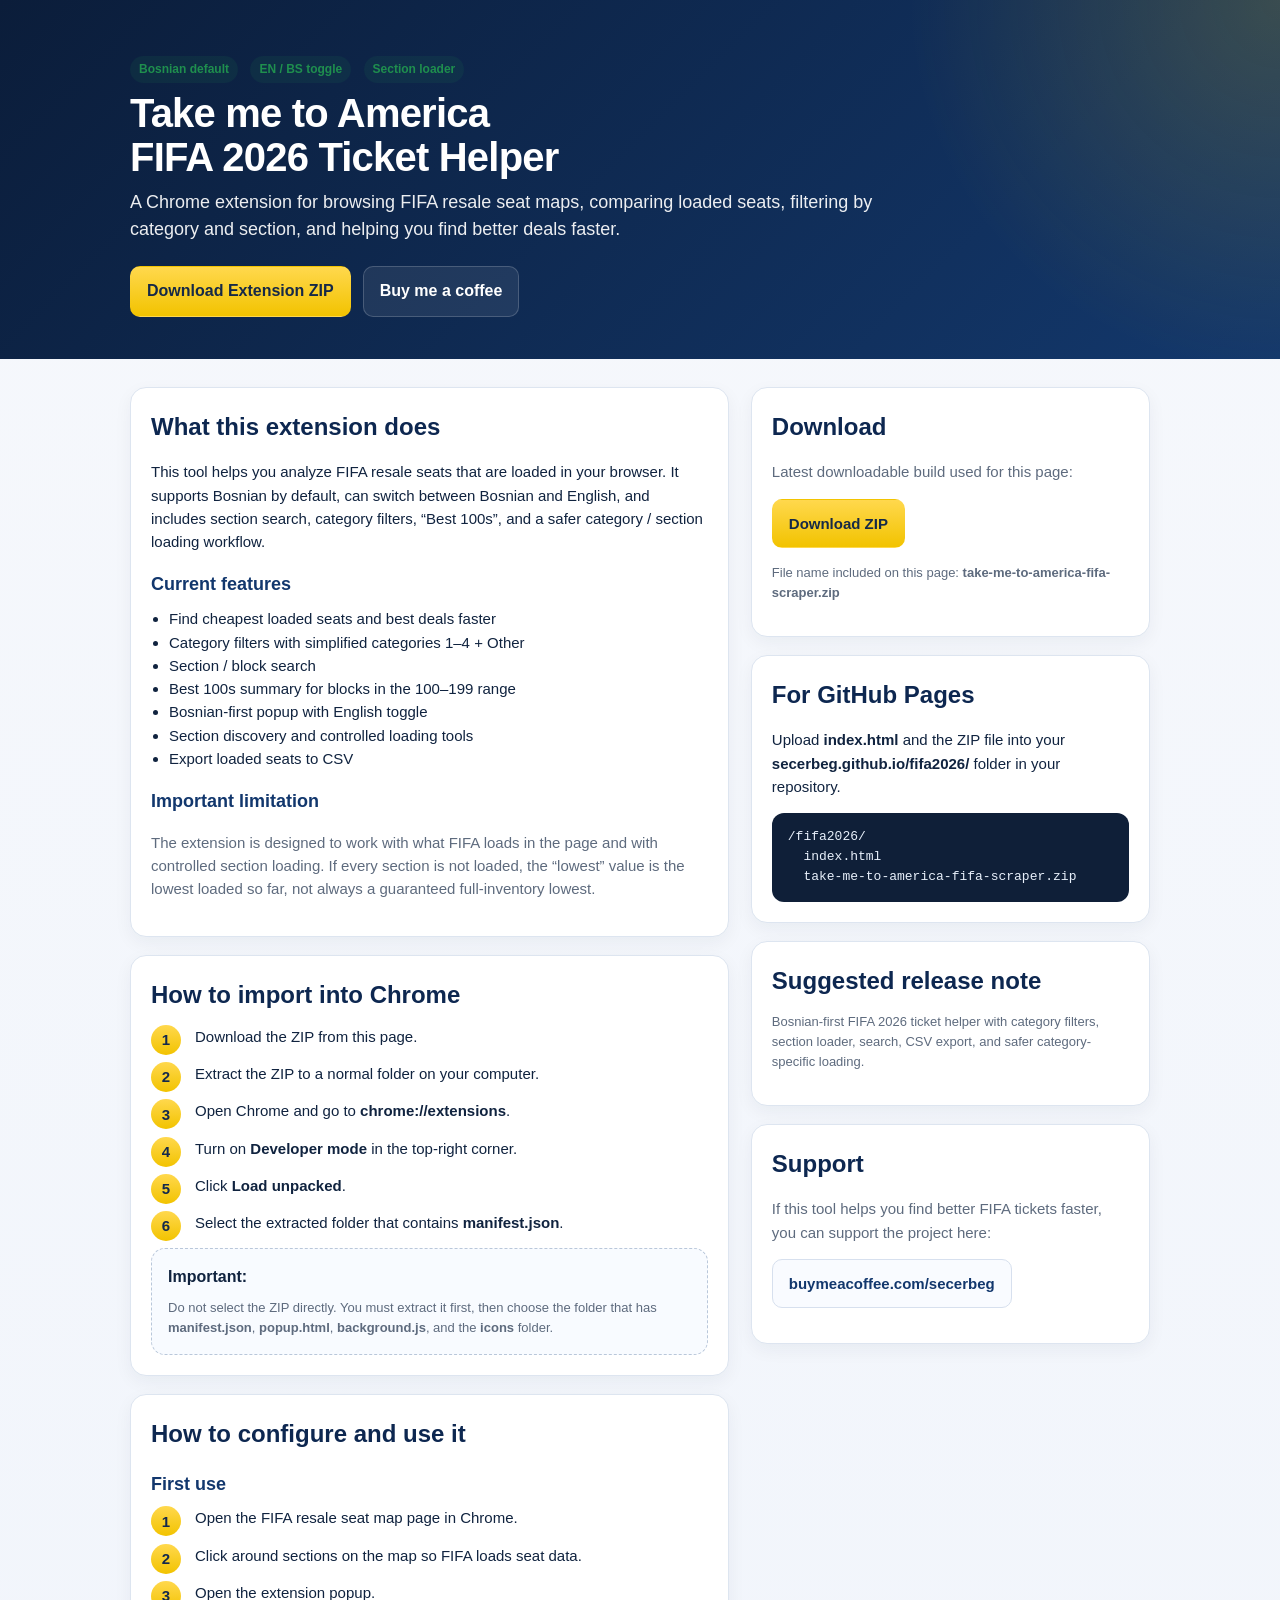
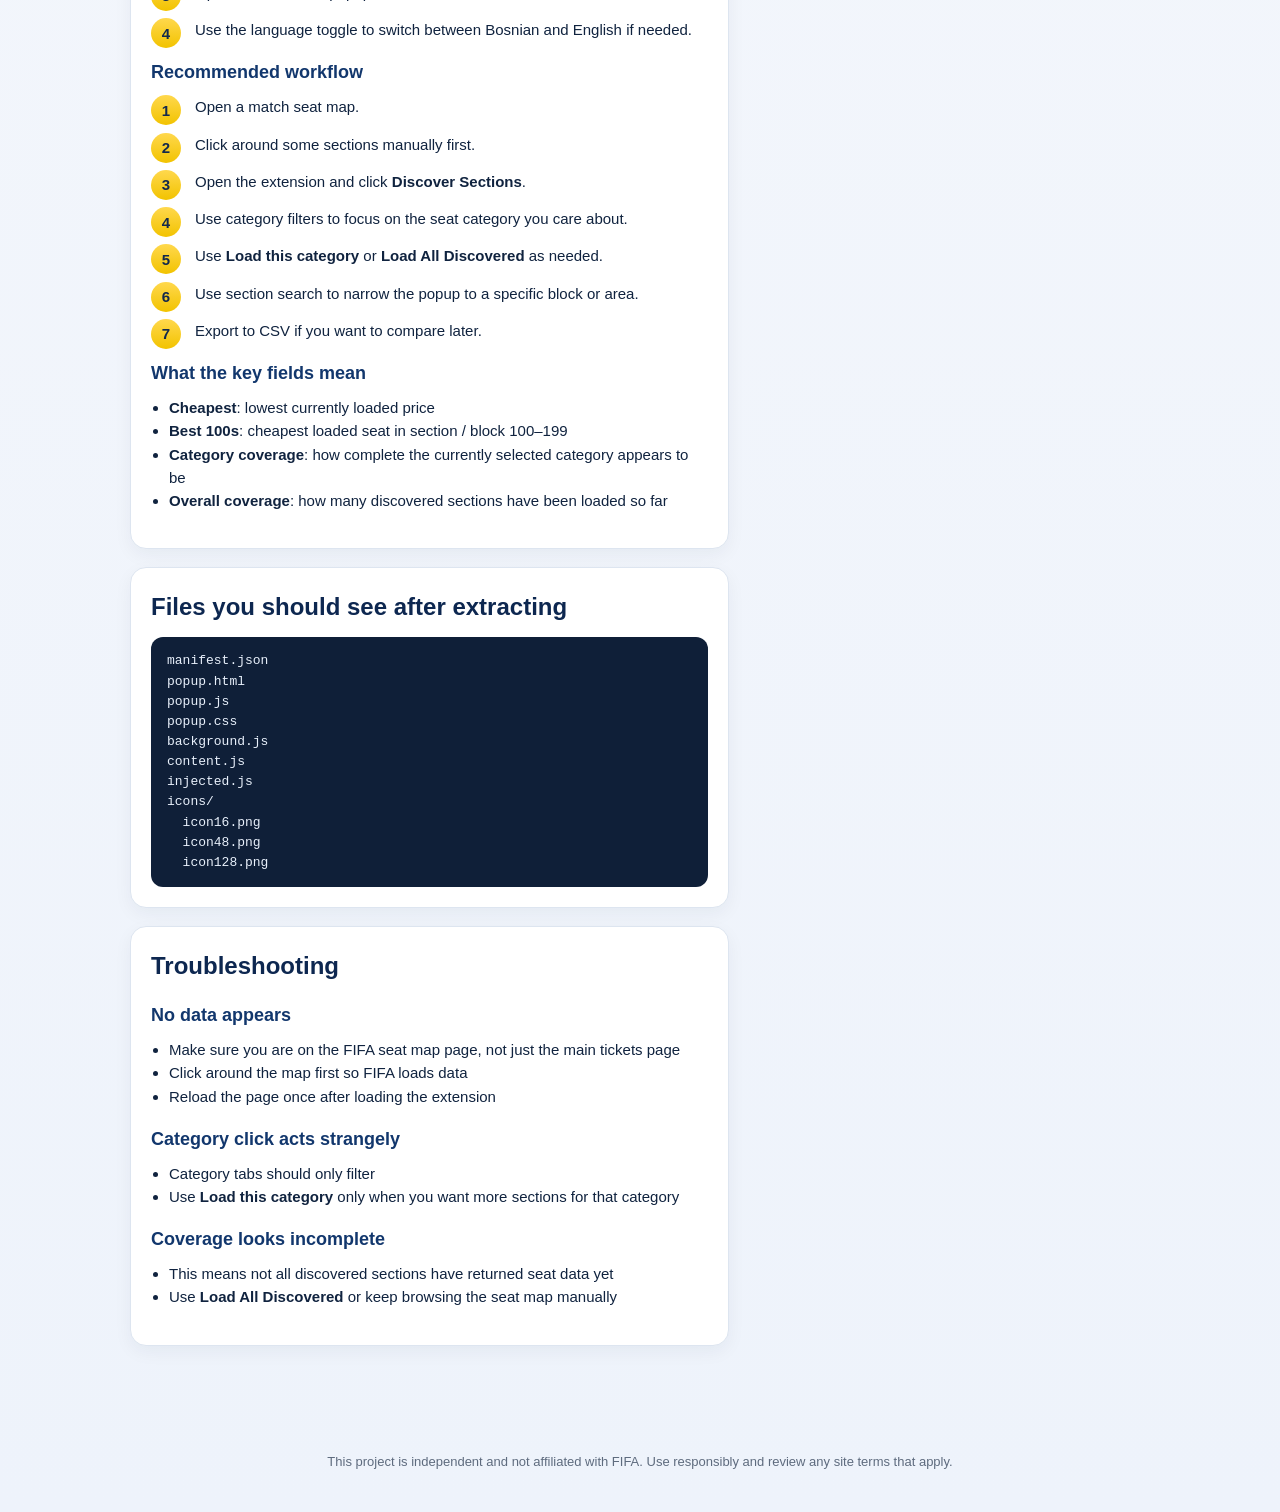
==== index.html @ fa325f96 "Add files via upload" ====
<!DOCTYPE html>
<html lang="en">
<head>
  <meta charset="UTF-8" />
  <meta name="viewport" content="width=device-width, initial-scale=1.0" />
  <title>FIFA 2026 Ticket Helper – Take me to America</title>
  <style>
    :root { --bg:#0b1d3a; --bg2:#13386c; --gold:#f2c300; --gold2:#ffd84d; --text:#10233f; --muted:#5e6b7e; --card:#fff; --line:#dde5f0; --soft:#f6f8fc; --green:#1f8f4e; }
    * { box-sizing:border-box; }
    body { margin:0; font-family:Arial,Helvetica,sans-serif; color:var(--text); background:linear-gradient(180deg,var(--soft),#eef3fb); line-height:1.55; }
    .hero { background:radial-gradient(circle at top right, rgba(242,195,0,0.18), transparent 28%), linear-gradient(135deg,var(--bg),var(--bg2)); color:white; padding:56px 20px 42px; }
    .wrap { max-width:1020px; margin:0 auto; }
    .hero h1 { margin:0 0 10px; font-size:40px; line-height:1.1; letter-spacing:-0.02em; }
    .hero p { margin:0; max-width:760px; color:rgba(255,255,255,0.92); font-size:18px; }
    .cta-row { display:flex; flex-wrap:wrap; gap:12px; margin-top:22px; }
    .btn { display:inline-block; text-decoration:none; border-radius:10px; padding:12px 16px; font-weight:700; border:1px solid transparent; }
    .btn-primary { background:linear-gradient(180deg,var(--gold2),var(--gold)); color:#162947; }
    .btn-secondary { background:rgba(255,255,255,0.08); color:white; border-color:rgba(255,255,255,0.18); }
    .main { padding:28px 20px 60px; }
    .grid { display:grid; grid-template-columns:1.2fr 0.8fr; gap:22px; align-items:start; }
    .card { background:var(--card); border:1px solid var(--line); border-radius:16px; padding:20px; box-shadow:0 6px 18px rgba(16,35,63,0.05); margin-bottom:18px; }
    h2 { font-size:24px; margin:0 0 12px; color:#0d2750; }
    h3 { font-size:18px; margin:18px 0 8px; color:#12376d; }
    p, li { font-size:15px; }
    .muted { color:var(--muted); }
    .steps { counter-reset:step; padding:0; margin:0; list-style:none; }
    .steps li { counter-increment:step; position:relative; padding:0 0 0 44px; margin:0 0 14px; }
    .steps li::before { content:counter(step); position:absolute; left:0; top:0; width:30px; height:30px; border-radius:999px; background:linear-gradient(180deg,var(--gold2),var(--gold)); color:#13294c; font-weight:700; display:grid; place-items:center; }
    .code { background:#0f1f38; color:#e8f0fb; border-radius:12px; padding:14px 16px; overflow-x:auto; font-family:Consolas,Monaco,monospace; font-size:13px; white-space:pre-wrap; }
    .pill { display:inline-block; padding:4px 9px; border-radius:999px; background:rgba(31,143,78,0.10); color:var(--green); font-size:12px; font-weight:700; margin-right:8px; margin-bottom:8px; }
    ul.clean { padding-left:18px; margin-top:8px; }
    .download-box { border:1px dashed #b9c7da; background:#f8fbff; border-radius:14px; padding:16px; }
    .small { font-size:13px; }
    footer { padding:28px 20px 40px; color:var(--muted); font-size:13px; text-align:center; }
    @media (max-width:860px) { .grid { grid-template-columns:1fr; } .hero h1 { font-size:32px; } .hero p { font-size:16px; } }
  </style>
</head>
<body>
  <section class="hero">
    <div class="wrap">
      <div class="pill">Bosnian default</div>
      <div class="pill">EN / BS toggle</div>
      <div class="pill">Section loader</div>
      <h1>Take me to America<br>FIFA 2026 Ticket Helper</h1>
      <p>A Chrome extension for browsing FIFA resale seat maps, comparing loaded seats, filtering by category and section, and helping you find better deals faster.</p>
      <div class="cta-row">
        <a class="btn btn-primary" href="./take-me-to-america-fifa-scraper.zip">Download Extension ZIP</a>
        <a class="btn btn-secondary" href="https://buymeacoffee.com/secerbeg" target="_blank" rel="noopener noreferrer">Buy me a coffee</a>
      </div>
    </div>
  </section>

  <main class="main">
    <div class="wrap grid">
      <div>
        <section class="card">
          <h2>What this extension does</h2>
          <p>This tool helps you analyze FIFA resale seats that are loaded in your browser. It supports Bosnian by default, can switch between Bosnian and English, and includes section search, category filters, “Best 100s”, and a safer category / section loading workflow.</p>
          <h3>Current features</h3>
          <ul class="clean">
            <li>Find cheapest loaded seats and best deals faster</li>
            <li>Category filters with simplified categories 1–4 + Other</li>
            <li>Section / block search</li>
            <li>Best 100s summary for blocks in the 100–199 range</li>
            <li>Bosnian-first popup with English toggle</li>
            <li>Section discovery and controlled loading tools</li>
            <li>Export loaded seats to CSV</li>
          </ul>
          <h3>Important limitation</h3>
          <p class="muted">The extension is designed to work with what FIFA loads in the page and with controlled section loading. If every section is not loaded, the “lowest” value is the lowest loaded so far, not always a guaranteed full-inventory lowest.</p>
        </section>

        <section class="card" id="install">
          <h2>How to import into Chrome</h2>
          <ol class="steps">
            <li>Download the ZIP from this page.</li>
            <li>Extract the ZIP to a normal folder on your computer.</li>
            <li>Open Chrome and go to <strong>chrome://extensions</strong>.</li>
            <li>Turn on <strong>Developer mode</strong> in the top-right corner.</li>
            <li>Click <strong>Load unpacked</strong>.</li>
            <li>Select the extracted folder that contains <strong>manifest.json</strong>.</li>
          </ol>
          <div class="download-box">
            <strong>Important:</strong>
            <p class="small muted" style="margin:8px 0 0;">Do not select the ZIP directly. You must extract it first, then choose the folder that has <strong>manifest.json</strong>, <strong>popup.html</strong>, <strong>background.js</strong>, and the <strong>icons</strong> folder.</p>
          </div>
        </section>

        <section class="card" id="configure">
          <h2>How to configure and use it</h2>
          <h3>First use</h3>
          <ol class="steps">
            <li>Open the FIFA resale seat map page in Chrome.</li>
            <li>Click around sections on the map so FIFA loads seat data.</li>
            <li>Open the extension popup.</li>
            <li>Use the language toggle to switch between Bosnian and English if needed.</li>
          </ol>
          <h3>Recommended workflow</h3>
          <ol class="steps">
            <li>Open a match seat map.</li>
            <li>Click around some sections manually first.</li>
            <li>Open the extension and click <strong>Discover Sections</strong>.</li>
            <li>Use category filters to focus on the seat category you care about.</li>
            <li>Use <strong>Load this category</strong> or <strong>Load All Discovered</strong> as needed.</li>
            <li>Use section search to narrow the popup to a specific block or area.</li>
            <li>Export to CSV if you want to compare later.</li>
          </ol>
          <h3>What the key fields mean</h3>
          <ul class="clean">
            <li><strong>Cheapest</strong>: lowest currently loaded price</li>
            <li><strong>Best 100s</strong>: cheapest loaded seat in section / block 100–199</li>
            <li><strong>Category coverage</strong>: how complete the currently selected category appears to be</li>
            <li><strong>Overall coverage</strong>: how many discovered sections have been loaded so far</li>
          </ul>
        </section>

        <section class="card">
          <h2>Files you should see after extracting</h2>
          <div class="code">manifest.json
popup.html
popup.js
popup.css
background.js
content.js
injected.js
icons/
  icon16.png
  icon48.png
  icon128.png</div>
        </section>

        <section class="card">
          <h2>Troubleshooting</h2>
          <h3>No data appears</h3>
          <ul class="clean">
            <li>Make sure you are on the FIFA seat map page, not just the main tickets page</li>
            <li>Click around the map first so FIFA loads data</li>
            <li>Reload the page once after loading the extension</li>
          </ul>
          <h3>Category click acts strangely</h3>
          <ul class="clean">
            <li>Category tabs should only filter</li>
            <li>Use <strong>Load this category</strong> only when you want more sections for that category</li>
          </ul>
          <h3>Coverage looks incomplete</h3>
          <ul class="clean">
            <li>This means not all discovered sections have returned seat data yet</li>
            <li>Use <strong>Load All Discovered</strong> or keep browsing the seat map manually</li>
          </ul>
        </section>
      </div>

      <aside>
        <section class="card">
          <h2>Download</h2>
          <p class="muted">Latest downloadable build used for this page:</p>
          <p><a class="btn btn-primary" href="./take-me-to-america-fifa-scraper.zip">Download ZIP</a></p>
          <p class="small muted">File name included on this page: <strong>take-me-to-america-fifa-scraper.zip</strong></p>
        </section>

        <section class="card">
          <h2>For GitHub Pages</h2>
          <p>Upload <strong>index.html</strong> and the ZIP file into your <strong>secerbeg.github.io/fifa2026/</strong> folder in your repository.</p>
          <div class="code">/fifa2026/
  index.html
  take-me-to-america-fifa-scraper.zip</div>
        </section>

        <section class="card">
          <h2>Suggested release note</h2>
          <p class="small muted">Bosnian-first FIFA 2026 ticket helper with category filters, section loader, search, CSV export, and safer category-specific loading.</p>
        </section>

        <section class="card">
          <h2>Support</h2>
          <p class="muted">If this tool helps you find better FIFA tickets faster, you can support the project here:</p>
          <p><a class="btn btn-secondary" style="color:#12376d;border-color:#d7e0ee;background:#f9fbff;" href="https://buymeacoffee.com/secerbeg" target="_blank" rel="noopener noreferrer">buymeacoffee.com/secerbeg</a></p>
        </section>
      </aside>
    </div>
  </main>

  <footer>This project is independent and not affiliated with FIFA. Use responsibly and review any site terms that apply.</footer>
</body>
</html>
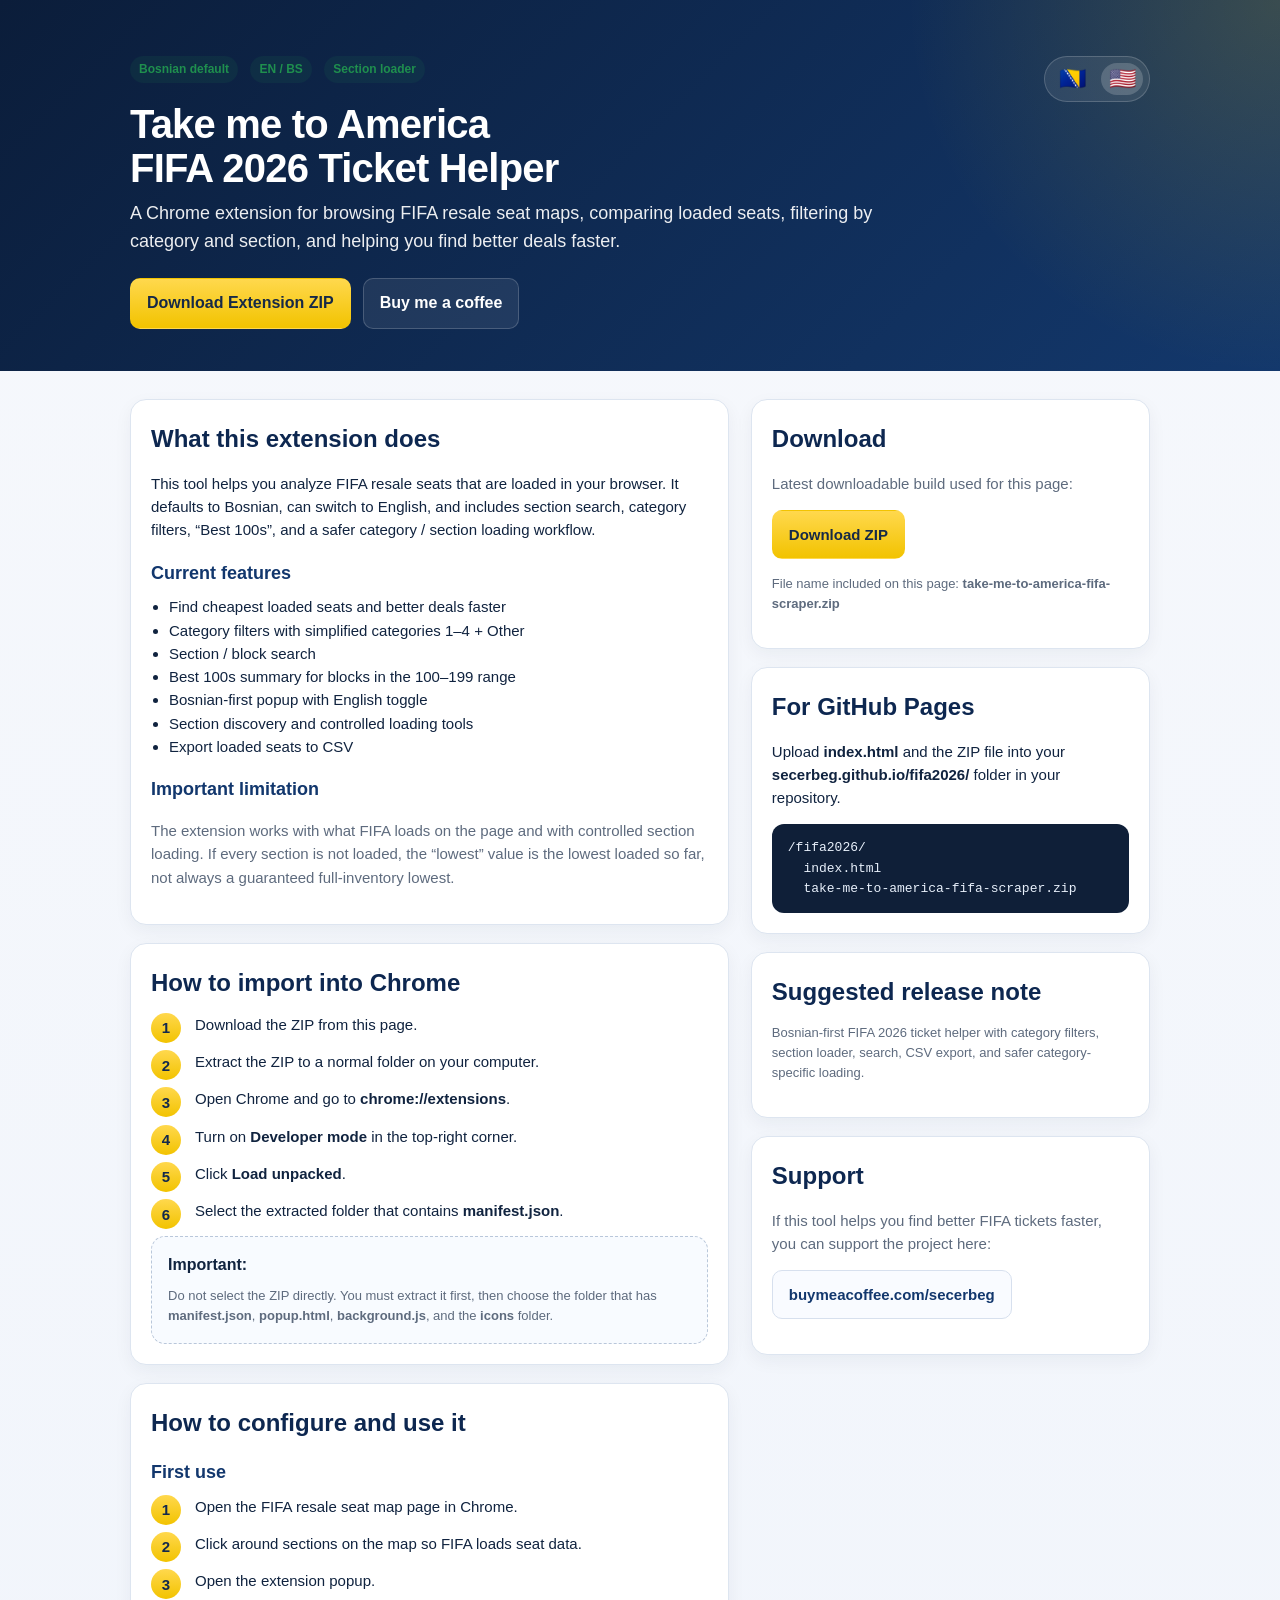
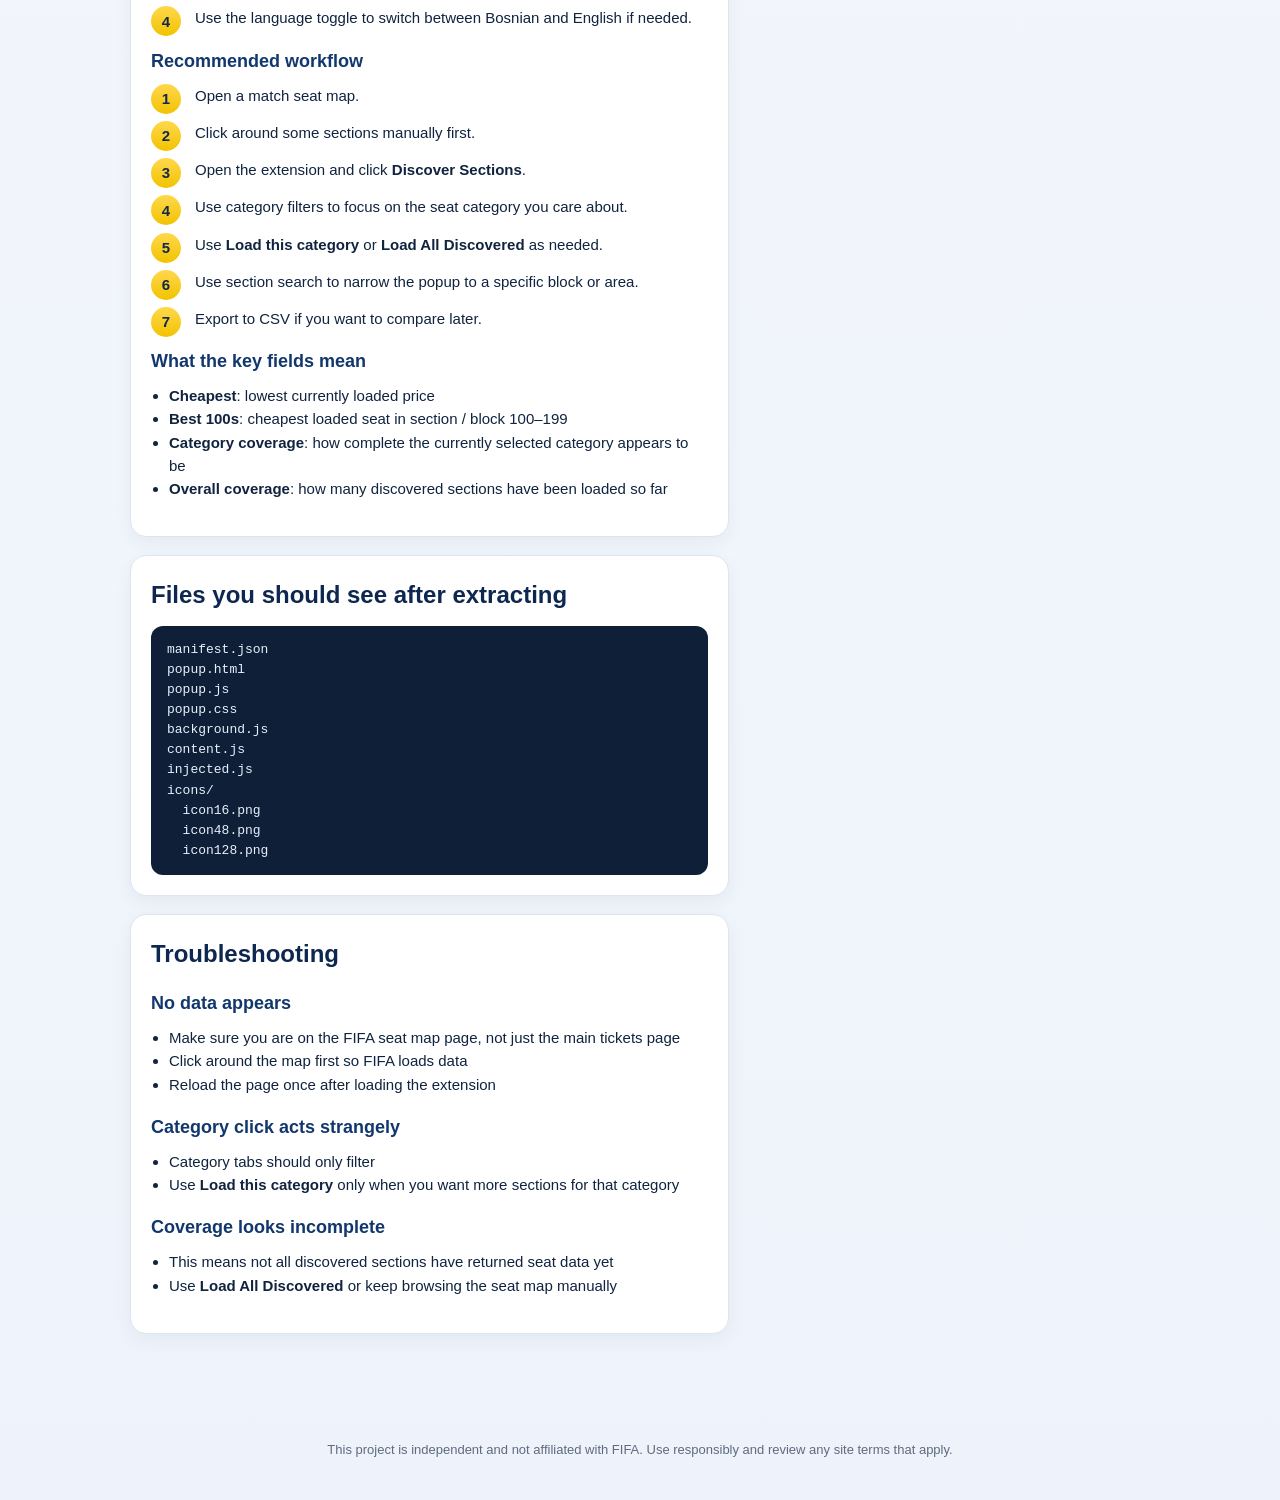
==== commit 2a3b5eb1: "Add files via upload" ====
--- a/index.html
+++ b/index.html
@@ -1,9 +1,9 @@
 <!DOCTYPE html>
-<html lang="en">
+<html lang="bs">
 <head>
   <meta charset="UTF-8" />
   <meta name="viewport" content="width=device-width, initial-scale=1.0" />
-  <title>FIFA 2026 Ticket Helper – Take me to America</title>
+  <title>Take me to America – FIFA 2026 Ticket Helper</title>
   <style>
     :root { --bg:#0b1d3a; --bg2:#13386c; --gold:#f2c300; --gold2:#ffd84d; --text:#10233f; --muted:#5e6b7e; --card:#fff; --line:#dde5f0; --soft:#f6f8fc; --green:#1f8f4e; }
     * { box-sizing:border-box; }
@@ -12,10 +12,14 @@
     .wrap { max-width:1020px; margin:0 auto; }
     .hero h1 { margin:0 0 10px; font-size:40px; line-height:1.1; letter-spacing:-0.02em; }
     .hero p { margin:0; max-width:760px; color:rgba(255,255,255,0.92); font-size:18px; }
+    .topbar { display:flex; justify-content:space-between; align-items:flex-start; gap:16px; }
     .cta-row { display:flex; flex-wrap:wrap; gap:12px; margin-top:22px; }
     .btn { display:inline-block; text-decoration:none; border-radius:10px; padding:12px 16px; font-weight:700; border:1px solid transparent; }
     .btn-primary { background:linear-gradient(180deg,var(--gold2),var(--gold)); color:#162947; }
     .btn-secondary { background:rgba(255,255,255,0.08); color:white; border-color:rgba(255,255,255,0.18); }
+    .lang-toggle { display:inline-flex; gap:8px; background:rgba(255,255,255,0.08); border:1px solid rgba(255,255,255,0.18); border-radius:999px; padding:6px; }
+    .flag-btn { width:42px; height:32px; display:grid; place-items:center; border:0; border-radius:999px; cursor:pointer; background:transparent; color:white; font-size:22px; }
+    .flag-btn.active { background:rgba(255,255,255,0.18); }
     .main { padding:28px 20px 60px; }
     .grid { display:grid; grid-template-columns:1.2fr 0.8fr; gap:22px; align-items:start; }
     .card { background:var(--card); border:1px solid var(--line); border-radius:16px; padding:20px; box-shadow:0 6px 18px rgba(16,35,63,0.05); margin-bottom:18px; }
@@ -32,20 +36,45 @@
     .download-box { border:1px dashed #b9c7da; background:#f8fbff; border-radius:14px; padding:16px; }
     .small { font-size:13px; }
     footer { padding:28px 20px 40px; color:var(--muted); font-size:13px; text-align:center; }
-    @media (max-width:860px) { .grid { grid-template-columns:1fr; } .hero h1 { font-size:32px; } .hero p { font-size:16px; } }
+    [data-lang] { display:none; }
+    html.lang-bs [data-lang="bs"] { display:initial; }
+    html.lang-en [data-lang="en"] { display:initial; }
+    html.lang-bs .list-bs, html.lang-en .list-en { display:block; }
+    html.lang-bs .list-en, html.lang-en .list-bs { display:none; }
+    @media (max-width:860px) { .grid { grid-template-columns:1fr; } .hero h1 { font-size:32px; } .hero p { font-size:16px; } .topbar { flex-direction:column; } }
   </style>
 </head>
 <body>
   <section class="hero">
     <div class="wrap">
-      <div class="pill">Bosnian default</div>
-      <div class="pill">EN / BS toggle</div>
-      <div class="pill">Section loader</div>
-      <h1>Take me to America<br>FIFA 2026 Ticket Helper</h1>
-      <p>A Chrome extension for browsing FIFA resale seat maps, comparing loaded seats, filtering by category and section, and helping you find better deals faster.</p>
+      <div class="topbar">
+        <div>
+          <div class="pill"><span data-lang="bs">Bosanski zadani jezik</span><span data-lang="en">Bosnian default</span></div>
+          <div class="pill">EN / BS</div>
+          <div class="pill"><span data-lang="bs">Učitavanje sektora</span><span data-lang="en">Section loader</span></div>
+        </div>
+        <div class="lang-toggle" aria-label="Language toggle">
+          <button class="flag-btn" id="bsBtn" title="Bosanski" aria-label="Bosanski">🇧🇦</button>
+          <button class="flag-btn" id="enBtn" title="English" aria-label="English">🇺🇸</button>
+        </div>
+      </div>
+      <h1>
+        <span data-lang="bs">Take me to America<br>FIFA 2026 pomoćnik za karte</span>
+        <span data-lang="en">Take me to America<br>FIFA 2026 Ticket Helper</span>
+      </h1>
+      <p>
+        <span data-lang="bs">Chrome ekstenzija za pregled FIFA resale mape sjedišta, poređenje učitanih sjedišta, filtriranje po kategoriji i sektoru, i brže pronalaženje boljih ponuda.</span>
+        <span data-lang="en">A Chrome extension for browsing FIFA resale seat maps, comparing loaded seats, filtering by category and section, and helping you find better deals faster.</span>
+      </p>
       <div class="cta-row">
-        <a class="btn btn-primary" href="./take-me-to-america-fifa-scraper.zip">Download Extension ZIP</a>
-        <a class="btn btn-secondary" href="https://buymeacoffee.com/secerbeg" target="_blank" rel="noopener noreferrer">Buy me a coffee</a>
+        <a class="btn btn-primary" href="./take-me-to-america-fifa-scraper.zip">
+          <span data-lang="bs">Preuzmi ZIP ekstenzije</span>
+          <span data-lang="en">Download Extension ZIP</span>
+        </a>
+        <a class="btn btn-secondary" href="https://buymeacoffee.com/secerbeg" target="_blank" rel="noopener noreferrer">
+          <span data-lang="bs">Kupi mi kafu</span>
+          <span data-lang="en">Buy me a coffee</span>
+        </a>
       </div>
     </div>
   </section>
@@ -54,11 +83,23 @@
     <div class="wrap grid">
       <div>
         <section class="card">
-          <h2>What this extension does</h2>
-          <p>This tool helps you analyze FIFA resale seats that are loaded in your browser. It supports Bosnian by default, can switch between Bosnian and English, and includes section search, category filters, “Best 100s”, and a safer category / section loading workflow.</p>
-          <h3>Current features</h3>
-          <ul class="clean">
-            <li>Find cheapest loaded seats and best deals faster</li>
+          <h2><span data-lang="bs">Šta ova ekstenzija radi</span><span data-lang="en">What this extension does</span></h2>
+          <p>
+            <span data-lang="bs">Ovaj alat pomaže da analiziraš FIFA resale sjedišta koja su učitana u tvom browseru. Podrazumijevano koristi bosanski, može se prebaciti na engleski, i uključuje pretragu sektora, filtere po kategoriji, “Best 100s” i sigurniji workflow za učitavanje kategorija i sektora.</span>
+            <span data-lang="en">This tool helps you analyze FIFA resale seats that are loaded in your browser. It defaults to Bosnian, can switch to English, and includes section search, category filters, “Best 100s”, and a safer category / section loading workflow.</span>
+          </p>
+          <h3><span data-lang="bs">Trenutne funkcije</span><span data-lang="en">Current features</span></h3>
+          <ul class="clean list-bs">
+            <li>Brže pronalaženje najjeftinijih učitanih sjedišta i boljih ponuda</li>
+            <li>Filteri po kategorijama sa pojednostavljenim kategorijama 1–4 + Ostalo</li>
+            <li>Pretraga sektora / bloka</li>
+            <li>Best 100s pregled za blokove u rasponu 100–199</li>
+            <li>Popup prvo na bosanskom uz EN preklop</li>
+            <li>Otkrivanje sektora i kontrolisano učitavanje</li>
+            <li>Izvoz učitanih sjedišta u CSV</li>
+          </ul>
+          <ul class="clean list-en">
+            <li>Find cheapest loaded seats and better deals faster</li>
             <li>Category filters with simplified categories 1–4 + Other</li>
             <li>Section / block search</li>
             <li>Best 100s summary for blocks in the 100–199 range</li>
@@ -66,13 +107,24 @@
             <li>Section discovery and controlled loading tools</li>
             <li>Export loaded seats to CSV</li>
           </ul>
-          <h3>Important limitation</h3>
-          <p class="muted">The extension is designed to work with what FIFA loads in the page and with controlled section loading. If every section is not loaded, the “lowest” value is the lowest loaded so far, not always a guaranteed full-inventory lowest.</p>
+          <h3><span data-lang="bs">Važno ograničenje</span><span data-lang="en">Important limitation</span></h3>
+          <p class="muted">
+            <span data-lang="bs">Ekstenzija radi sa onim što FIFA učita na stranici i sa kontrolisanim učitavanjem sektora. Ako svi sektori nisu učitani, “lowest” je najniža trenutno učitana cijena, a ne uvijek garantovano najniža iz cijelog inventara.</span>
+            <span data-lang="en">The extension works with what FIFA loads on the page and with controlled section loading. If every section is not loaded, the “lowest” value is the lowest loaded so far, not always a guaranteed full-inventory lowest.</span>
+          </p>
         </section>
 
         <section class="card" id="install">
-          <h2>How to import into Chrome</h2>
-          <ol class="steps">
+          <h2><span data-lang="bs">Kako uvesti ekstenziju u Chrome</span><span data-lang="en">How to import into Chrome</span></h2>
+          <ol class="steps list-bs">
+            <li>Preuzmi ZIP sa ove stranice.</li>
+            <li>Raspakuj ZIP u običan folder na računaru.</li>
+            <li>Otvori Chrome i idi na <strong>chrome://extensions</strong>.</li>
+            <li>Uključi <strong>Developer mode</strong> gore desno.</li>
+            <li>Klikni <strong>Load unpacked</strong>.</li>
+            <li>Izaberi raspakovani folder koji sadrži <strong>manifest.json</strong>.</li>
+          </ol>
+          <ol class="steps list-en">
             <li>Download the ZIP from this page.</li>
             <li>Extract the ZIP to a normal folder on your computer.</li>
             <li>Open Chrome and go to <strong>chrome://extensions</strong>.</li>
@@ -81,22 +133,40 @@
             <li>Select the extracted folder that contains <strong>manifest.json</strong>.</li>
           </ol>
           <div class="download-box">
-            <strong>Important:</strong>
-            <p class="small muted" style="margin:8px 0 0;">Do not select the ZIP directly. You must extract it first, then choose the folder that has <strong>manifest.json</strong>, <strong>popup.html</strong>, <strong>background.js</strong>, and the <strong>icons</strong> folder.</p>
+            <strong><span data-lang="bs">Važno:</span><span data-lang="en">Important:</span></strong>
+            <p class="small muted" style="margin:8px 0 0;">
+              <span data-lang="bs">Nemoj birati ZIP direktno. Prvo ga raspakuj, pa izaberi folder koji sadrži <strong>manifest.json</strong>, <strong>popup.html</strong>, <strong>background.js</strong> i <strong>icons</strong> folder.</span>
+              <span data-lang="en">Do not select the ZIP directly. You must extract it first, then choose the folder that has <strong>manifest.json</strong>, <strong>popup.html</strong>, <strong>background.js</strong>, and the <strong>icons</strong> folder.</span>
+            </p>
           </div>
         </section>
 
         <section class="card" id="configure">
-          <h2>How to configure and use it</h2>
-          <h3>First use</h3>
-          <ol class="steps">
+          <h2><span data-lang="bs">Kako podesiti i koristiti</span><span data-lang="en">How to configure and use it</span></h2>
+          <h3><span data-lang="bs">Prvo korištenje</span><span data-lang="en">First use</span></h3>
+          <ol class="steps list-bs">
+            <li>Otvori FIFA resale mapu sjedišta u Chrome-u.</li>
+            <li>Klikaj po sektorima na mapi da FIFA učita podatke o sjedištima.</li>
+            <li>Otvori popup ekstenzije.</li>
+            <li>Po potrebi prebaci jezik između bosanskog i engleskog.</li>
+          </ol>
+          <ol class="steps list-en">
             <li>Open the FIFA resale seat map page in Chrome.</li>
             <li>Click around sections on the map so FIFA loads seat data.</li>
             <li>Open the extension popup.</li>
             <li>Use the language toggle to switch between Bosnian and English if needed.</li>
           </ol>
-          <h3>Recommended workflow</h3>
-          <ol class="steps">
+          <h3><span data-lang="bs">Preporučeni workflow</span><span data-lang="en">Recommended workflow</span></h3>
+          <ol class="steps list-bs">
+            <li>Otvori mapu sjedišta za utakmicu.</li>
+            <li>Prvo ručno klikaj nekoliko sektora.</li>
+            <li>Otvori ekstenziju i klikni <strong>Discover Sections</strong>.</li>
+            <li>Koristi filtere po kategoriji da se fokusiraš na željenu kategoriju.</li>
+            <li>Koristi <strong>Load this category</strong> ili <strong>Load All Discovered</strong> po potrebi.</li>
+            <li>Koristi pretragu sektora da suziš popup na određeni blok ili zonu.</li>
+            <li>Izvezi u CSV ako želiš poslije porediti.</li>
+          </ol>
+          <ol class="steps list-en">
             <li>Open a match seat map.</li>
             <li>Click around some sections manually first.</li>
             <li>Open the extension and click <strong>Discover Sections</strong>.</li>
@@ -105,8 +175,14 @@
             <li>Use section search to narrow the popup to a specific block or area.</li>
             <li>Export to CSV if you want to compare later.</li>
           </ol>
-          <h3>What the key fields mean</h3>
-          <ul class="clean">
+          <h3><span data-lang="bs">Šta znače glavna polja</span><span data-lang="en">What the key fields mean</span></h3>
+          <ul class="clean list-bs">
+            <li><strong>Cheapest</strong>: najniža trenutno učitana cijena</li>
+            <li><strong>Best 100s</strong>: najjeftinije učitano sjedište u sektoru / bloku 100–199</li>
+            <li><strong>Category coverage</strong>: koliko je kompletna trenutno izabrana kategorija</li>
+            <li><strong>Overall coverage</strong>: koliko je otkrivenih sektora do sada učitano</li>
+          </ul>
+          <ul class="clean list-en">
             <li><strong>Cheapest</strong>: lowest currently loaded price</li>
             <li><strong>Best 100s</strong>: cheapest loaded seat in section / block 100–199</li>
             <li><strong>Category coverage</strong>: how complete the currently selected category appears to be</li>
@@ -115,7 +191,7 @@
         </section>
 
         <section class="card">
-          <h2>Files you should see after extracting</h2>
+          <h2><span data-lang="bs">Fajlovi koje trebaš vidjeti nakon raspakivanja</span><span data-lang="en">Files you should see after extracting</span></h2>
           <div class="code">manifest.json
 popup.html
 popup.js
@@ -130,20 +206,33 @@
         </section>
 
         <section class="card">
-          <h2>Troubleshooting</h2>
-          <h3>No data appears</h3>
-          <ul class="clean">
+          <h2><span data-lang="bs">Rješavanje problema</span><span data-lang="en">Troubleshooting</span></h2>
+          <h3><span data-lang="bs">Nema podataka</span><span data-lang="en">No data appears</span></h3>
+          <ul class="clean list-bs">
+            <li>Provjeri da li si na FIFA seat map stranici, a ne samo na glavnoj tickets stranici</li>
+            <li>Prvo klikaj po mapi da FIFA učita podatke</li>
+            <li>Osvježi stranicu jednom nakon učitavanja ekstenzije</li>
+          </ul>
+          <ul class="clean list-en">
             <li>Make sure you are on the FIFA seat map page, not just the main tickets page</li>
             <li>Click around the map first so FIFA loads data</li>
             <li>Reload the page once after loading the extension</li>
           </ul>
-          <h3>Category click acts strangely</h3>
-          <ul class="clean">
+          <h3><span data-lang="bs">Klik na kategoriju se čudno ponaša</span><span data-lang="en">Category click acts strangely</span></h3>
+          <ul class="clean list-bs">
+            <li>Klik na kategoriju treba samo filtrirati</li>
+            <li>Koristi <strong>Load this category</strong> samo kad želiš učitati više sektora za tu kategoriju</li>
+          </ul>
+          <ul class="clean list-en">
             <li>Category tabs should only filter</li>
             <li>Use <strong>Load this category</strong> only when you want more sections for that category</li>
           </ul>
-          <h3>Coverage looks incomplete</h3>
-          <ul class="clean">
+          <h3><span data-lang="bs">Pokrivenost izgleda nepotpuna</span><span data-lang="en">Coverage looks incomplete</span></h3>
+          <ul class="clean list-bs">
+            <li>To znači da svi otkriveni sektori još nisu vratili seat podatke</li>
+            <li>Koristi <strong>Load All Discovered</strong> ili nastavi ručno pregledati mapu</li>
+          </ul>
+          <ul class="clean list-en">
             <li>This means not all discovered sections have returned seat data yet</li>
             <li>Use <strong>Load All Discovered</strong> or keep browsing the seat map manually</li>
           </ul>
@@ -152,34 +241,75 @@
 
       <aside>
         <section class="card">
-          <h2>Download</h2>
-          <p class="muted">Latest downloadable build used for this page:</p>
-          <p><a class="btn btn-primary" href="./take-me-to-america-fifa-scraper.zip">Download ZIP</a></p>
-          <p class="small muted">File name included on this page: <strong>take-me-to-america-fifa-scraper.zip</strong></p>
-        </section>
-
-        <section class="card">
-          <h2>For GitHub Pages</h2>
-          <p>Upload <strong>index.html</strong> and the ZIP file into your <strong>secerbeg.github.io/fifa2026/</strong> folder in your repository.</p>
+          <h2><span data-lang="bs">Preuzimanje</span><span data-lang="en">Download</span></h2>
+          <p class="muted">
+            <span data-lang="bs">Najnoviji build koji se koristi na ovoj stranici:</span>
+            <span data-lang="en">Latest downloadable build used for this page:</span>
+          </p>
+          <p><a class="btn btn-primary" href="./take-me-to-america-fifa-scraper.zip"><span data-lang="bs">Preuzmi ZIP</span><span data-lang="en">Download ZIP</span></a></p>
+          <p class="small muted">
+            <span data-lang="bs">Naziv fajla na ovoj stranici:</span>
+            <span data-lang="en">File name included on this page:</span>
+            <strong>take-me-to-america-fifa-scraper.zip</strong>
+          </p>
+        </section>
+
+        <section class="card">
+          <h2><span data-lang="bs">Za GitHub Pages</span><span data-lang="en">For GitHub Pages</span></h2>
+          <p>
+            <span data-lang="bs">Uploaduj <strong>index.html</strong> i ZIP fajl u svoj <strong>secerbeg.github.io/fifa2026/</strong> folder u repozitoriju.</span>
+            <span data-lang="en">Upload <strong>index.html</strong> and the ZIP file into your <strong>secerbeg.github.io/fifa2026/</strong> folder in your repository.</span>
+          </p>
           <div class="code">/fifa2026/
   index.html
   take-me-to-america-fifa-scraper.zip</div>
         </section>
 
         <section class="card">
-          <h2>Suggested release note</h2>
-          <p class="small muted">Bosnian-first FIFA 2026 ticket helper with category filters, section loader, search, CSV export, and safer category-specific loading.</p>
-        </section>
-
-        <section class="card">
-          <h2>Support</h2>
-          <p class="muted">If this tool helps you find better FIFA tickets faster, you can support the project here:</p>
+          <h2><span data-lang="bs">Predložena release napomena</span><span data-lang="en">Suggested release note</span></h2>
+          <p class="small muted">
+            <span data-lang="bs">Bosnian-first FIFA 2026 ticket helper sa filterima po kategoriji, section loader-om, pretragom, CSV izvozom i sigurnijim učitavanjem po kategoriji.</span>
+            <span data-lang="en">Bosnian-first FIFA 2026 ticket helper with category filters, section loader, search, CSV export, and safer category-specific loading.</span>
+          </p>
+        </section>
+
+        <section class="card">
+          <h2><span data-lang="bs">Podrška</span><span data-lang="en">Support</span></h2>
+          <p class="muted">
+            <span data-lang="bs">Ako ti ovaj alat pomaže da brže nađeš bolje FIFA karte, možeš podržati projekat ovdje:</span>
+            <span data-lang="en">If this tool helps you find better FIFA tickets faster, you can support the project here:</span>
+          </p>
           <p><a class="btn btn-secondary" style="color:#12376d;border-color:#d7e0ee;background:#f9fbff;" href="https://buymeacoffee.com/secerbeg" target="_blank" rel="noopener noreferrer">buymeacoffee.com/secerbeg</a></p>
         </section>
       </aside>
     </div>
   </main>
 
-  <footer>This project is independent and not affiliated with FIFA. Use responsibly and review any site terms that apply.</footer>
+  <footer>
+    <span data-lang="bs">Ovaj projekat je nezavisan i nije povezan sa FIFA-om. Koristi odgovorno i provjeri sva pravila stranice koja se primjenjuju.</span>
+    <span data-lang="en">This project is independent and not affiliated with FIFA. Use responsibly and review any site terms that apply.</span>
+  </footer>
+
+  <script>
+    const STORAGE_KEY = "fifa2026-site-lang";
+    function applyLang(lang) {
+      document.documentElement.classList.remove("lang-bs", "lang-en");
+      document.documentElement.classList.add(lang === "en" ? "lang-en" : "lang-bs");
+      document.documentElement.lang = lang === "en" ? "en" : "bs";
+      document.getElementById("bsBtn").classList.toggle("active", lang !== "en");
+      document.getElementById("enBtn").classList.toggle("active", lang === "en");
+      localStorage.setItem(STORAGE_KEY, lang);
+    }
+    function detectInitialLang() {
+      const saved = localStorage.getItem(STORAGE_KEY);
+      if (saved === "en" || saved === "bs") return saved;
+      const browserLang = (navigator.language || "").toLowerCase();
+      if (browserLang.startsWith("en")) return "en";
+      return "bs";
+    }
+    document.getElementById("bsBtn").addEventListener("click", () => applyLang("bs"));
+    document.getElementById("enBtn").addEventListener("click", () => applyLang("en"));
+    applyLang(detectInitialLang());
+  </script>
 </body>
 </html>
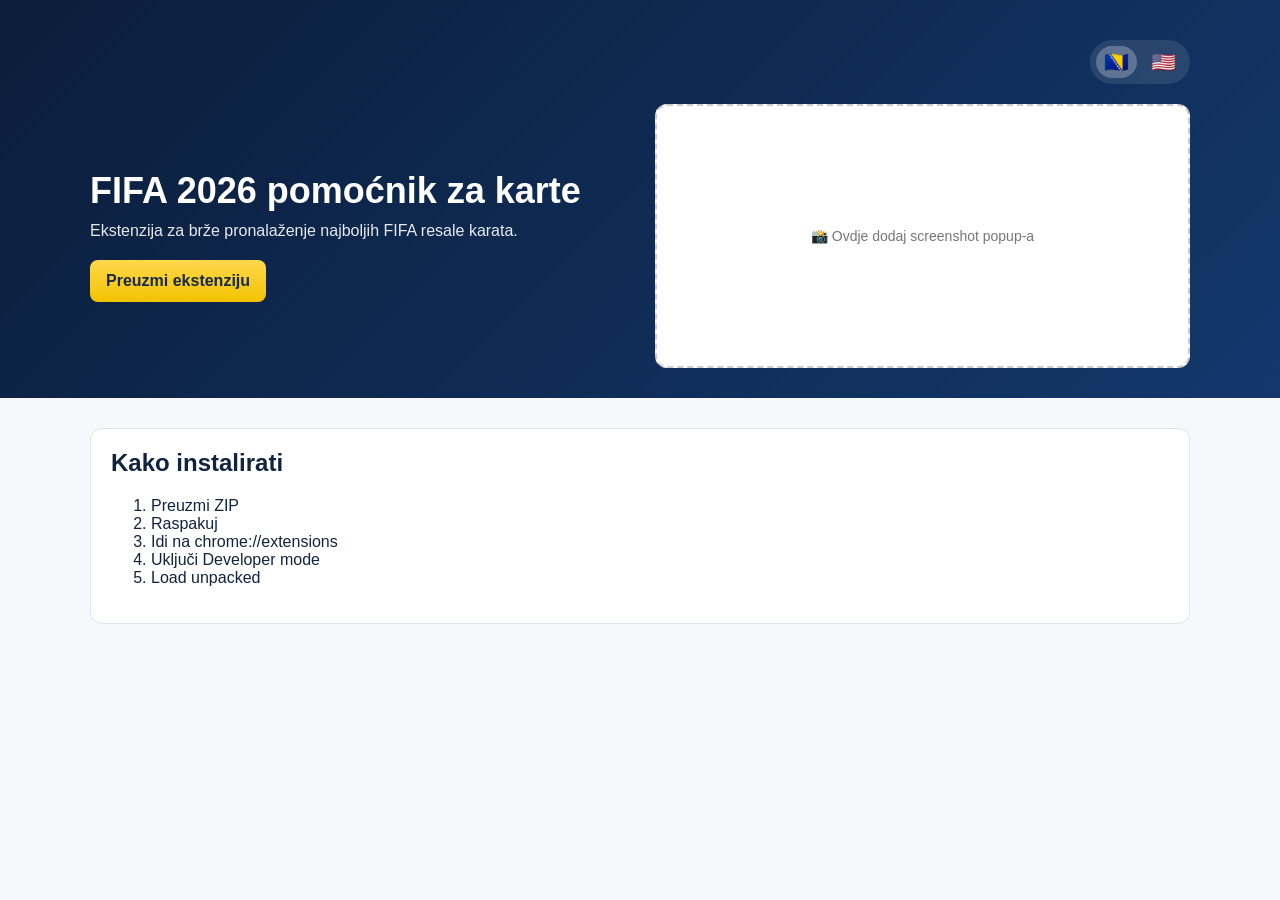
==== commit 6988cabf: "Update index.html" ====
--- a/index.html
+++ b/index.html
@@ -4,312 +4,233 @@
   <meta charset="UTF-8" />
   <meta name="viewport" content="width=device-width, initial-scale=1.0" />
   <title>Take me to America – FIFA 2026 Ticket Helper</title>
+
   <style>
-    :root { --bg:#0b1d3a; --bg2:#13386c; --gold:#f2c300; --gold2:#ffd84d; --text:#10233f; --muted:#5e6b7e; --card:#fff; --line:#dde5f0; --soft:#f6f8fc; --green:#1f8f4e; }
-    * { box-sizing:border-box; }
-    body { margin:0; font-family:Arial,Helvetica,sans-serif; color:var(--text); background:linear-gradient(180deg,var(--soft),#eef3fb); line-height:1.55; }
-    .hero { background:radial-gradient(circle at top right, rgba(242,195,0,0.18), transparent 28%), linear-gradient(135deg,var(--bg),var(--bg2)); color:white; padding:56px 20px 42px; }
-    .wrap { max-width:1020px; margin:0 auto; }
-    .hero h1 { margin:0 0 10px; font-size:40px; line-height:1.1; letter-spacing:-0.02em; }
-    .hero p { margin:0; max-width:760px; color:rgba(255,255,255,0.92); font-size:18px; }
-    .topbar { display:flex; justify-content:space-between; align-items:flex-start; gap:16px; }
-    .cta-row { display:flex; flex-wrap:wrap; gap:12px; margin-top:22px; }
-    .btn { display:inline-block; text-decoration:none; border-radius:10px; padding:12px 16px; font-weight:700; border:1px solid transparent; }
-    .btn-primary { background:linear-gradient(180deg,var(--gold2),var(--gold)); color:#162947; }
-    .btn-secondary { background:rgba(255,255,255,0.08); color:white; border-color:rgba(255,255,255,0.18); }
-    .lang-toggle { display:inline-flex; gap:8px; background:rgba(255,255,255,0.08); border:1px solid rgba(255,255,255,0.18); border-radius:999px; padding:6px; }
-    .flag-btn { width:42px; height:32px; display:grid; place-items:center; border:0; border-radius:999px; cursor:pointer; background:transparent; color:white; font-size:22px; }
-    .flag-btn.active { background:rgba(255,255,255,0.18); }
-    .main { padding:28px 20px 60px; }
-    .grid { display:grid; grid-template-columns:1.2fr 0.8fr; gap:22px; align-items:start; }
-    .card { background:var(--card); border:1px solid var(--line); border-radius:16px; padding:20px; box-shadow:0 6px 18px rgba(16,35,63,0.05); margin-bottom:18px; }
-    h2 { font-size:24px; margin:0 0 12px; color:#0d2750; }
-    h3 { font-size:18px; margin:18px 0 8px; color:#12376d; }
-    p, li { font-size:15px; }
-    .muted { color:var(--muted); }
-    .steps { counter-reset:step; padding:0; margin:0; list-style:none; }
-    .steps li { counter-increment:step; position:relative; padding:0 0 0 44px; margin:0 0 14px; }
-    .steps li::before { content:counter(step); position:absolute; left:0; top:0; width:30px; height:30px; border-radius:999px; background:linear-gradient(180deg,var(--gold2),var(--gold)); color:#13294c; font-weight:700; display:grid; place-items:center; }
-    .code { background:#0f1f38; color:#e8f0fb; border-radius:12px; padding:14px 16px; overflow-x:auto; font-family:Consolas,Monaco,monospace; font-size:13px; white-space:pre-wrap; }
-    .pill { display:inline-block; padding:4px 9px; border-radius:999px; background:rgba(31,143,78,0.10); color:var(--green); font-size:12px; font-weight:700; margin-right:8px; margin-bottom:8px; }
-    ul.clean { padding-left:18px; margin-top:8px; }
-    .download-box { border:1px dashed #b9c7da; background:#f8fbff; border-radius:14px; padding:16px; }
-    .small { font-size:13px; }
-    footer { padding:28px 20px 40px; color:var(--muted); font-size:13px; text-align:center; }
+    :root {
+      --bg:#0b1d3a;
+      --bg2:#13386c;
+      --gold:#f2c300;
+      --gold2:#ffd84d;
+      --text:#10233f;
+      --muted:#5e6b7e;
+      --card:#fff;
+      --line:#dde5f0;
+    }
+
+    body {
+      margin:0;
+      font-family:Arial, Helvetica, sans-serif;
+      background:#f6f8fc;
+      color:var(--text);
+    }
+
+    .hero {
+      background:linear-gradient(135deg,var(--bg),var(--bg2));
+      color:white;
+      padding:40px 20px 30px;
+    }
+
+    .wrap {
+      max-width:1100px;
+      margin:0 auto;
+    }
+
+    .topbar {
+      display:flex;
+      justify-content:space-between;
+      align-items:center;
+      margin-bottom:20px;
+    }
+
+    .flag-toggle {
+      display:flex;
+      gap:6px;
+      background:rgba(255,255,255,0.1);
+      border-radius:999px;
+      padding:6px;
+    }
+
+    .flag-btn {
+      border:none;
+      background:transparent;
+      font-size:20px;
+      cursor:pointer;
+      padding:4px 8px;
+      border-radius:999px;
+    }
+
+    .flag-btn.active {
+      background:rgba(255,255,255,0.25);
+    }
+
+    .hero-grid {
+      display:grid;
+      grid-template-columns:1fr 1fr;
+      gap:30px;
+      align-items:center;
+    }
+
+    .hero h1 {
+      margin:0 0 10px;
+      font-size:36px;
+    }
+
+    .hero p {
+      margin:0 0 20px;
+      color:rgba(255,255,255,0.9);
+    }
+
+    .btn {
+      display:inline-block;
+      padding:12px 16px;
+      border-radius:8px;
+      font-weight:bold;
+      text-decoration:none;
+    }
+
+    .btn-primary {
+      background:linear-gradient(var(--gold2), var(--gold));
+      color:#162947;
+    }
+
+    /* Screenshot placeholder */
+    .screenshot {
+      background:white;
+      border-radius:12px;
+      height:260px;
+      display:flex;
+      align-items:center;
+      justify-content:center;
+      color:#777;
+      font-size:14px;
+      border:2px dashed #ccc;
+    }
+
+    .main {
+      padding:30px 20px;
+    }
+
+    .card {
+      background:white;
+      border-radius:12px;
+      padding:20px;
+      margin-bottom:20px;
+      border:1px solid var(--line);
+    }
+
+    h2 {
+      margin-top:0;
+    }
+
     [data-lang] { display:none; }
-    html.lang-bs [data-lang="bs"] { display:initial; }
-    html.lang-en [data-lang="en"] { display:initial; }
-    html.lang-bs .list-bs, html.lang-en .list-en { display:block; }
-    html.lang-bs .list-en, html.lang-en .list-bs { display:none; }
-    @media (max-width:860px) { .grid { grid-template-columns:1fr; } .hero h1 { font-size:32px; } .hero p { font-size:16px; } .topbar { flex-direction:column; } }
+    html.lang-bs [data-lang="bs"] { display:block; }
+    html.lang-en [data-lang="en"] { display:block; }
+
+    @media(max-width:800px){
+      .hero-grid { grid-template-columns:1fr; }
+    }
   </style>
 </head>
+
 <body>
-  <section class="hero">
-    <div class="wrap">
-      <div class="topbar">
-        <div>
-          <div class="pill"><span data-lang="bs">Bosanski zadani jezik</span><span data-lang="en">Bosnian default</span></div>
-          <div class="pill">EN / BS</div>
-          <div class="pill"><span data-lang="bs">Učitavanje sektora</span><span data-lang="en">Section loader</span></div>
-        </div>
-        <div class="lang-toggle" aria-label="Language toggle">
-          <button class="flag-btn" id="bsBtn" title="Bosanski" aria-label="Bosanski">🇧🇦</button>
-          <button class="flag-btn" id="enBtn" title="English" aria-label="English">🇺🇸</button>
-        </div>
+
+<!-- HERO -->
+<section class="hero">
+  <div class="wrap">
+
+    <div class="topbar">
+      <div></div>
+
+      <div class="flag-toggle">
+        <button class="flag-btn" id="bsBtn">🇧🇦</button>
+        <button class="flag-btn" id="enBtn">🇺🇸</button>
       </div>
-      <h1>
-        <span data-lang="bs">Take me to America<br>FIFA 2026 pomoćnik za karte</span>
-        <span data-lang="en">Take me to America<br>FIFA 2026 Ticket Helper</span>
-      </h1>
-      <p>
-        <span data-lang="bs">Chrome ekstenzija za pregled FIFA resale mape sjedišta, poređenje učitanih sjedišta, filtriranje po kategoriji i sektoru, i brže pronalaženje boljih ponuda.</span>
-        <span data-lang="en">A Chrome extension for browsing FIFA resale seat maps, comparing loaded seats, filtering by category and section, and helping you find better deals faster.</span>
-      </p>
-      <div class="cta-row">
+    </div>
+
+    <div class="hero-grid">
+
+      <!-- TEXT -->
+      <div>
+        <h1>
+          <span data-lang="bs">FIFA 2026 pomoćnik za karte</span>
+          <span data-lang="en">FIFA 2026 Ticket Helper</span>
+        </h1>
+
+        <p>
+          <span data-lang="bs">
+            Ekstenzija za brže pronalaženje najboljih FIFA resale karata.
+          </span>
+          <span data-lang="en">
+            Extension to quickly find the best FIFA resale tickets.
+          </span>
+        </p>
+
         <a class="btn btn-primary" href="./take-me-to-america-fifa-scraper.zip">
-          <span data-lang="bs">Preuzmi ZIP ekstenzije</span>
-          <span data-lang="en">Download Extension ZIP</span>
-        </a>
-        <a class="btn btn-secondary" href="https://buymeacoffee.com/secerbeg" target="_blank" rel="noopener noreferrer">
-          <span data-lang="bs">Kupi mi kafu</span>
-          <span data-lang="en">Buy me a coffee</span>
+          <span data-lang="bs">Preuzmi ekstenziju</span>
+          <span data-lang="en">Download extension</span>
         </a>
       </div>
+
+      <!-- SCREENSHOT PLACEHOLDER -->
+      <div class="screenshot">
+        <span data-lang="bs">📸 Ovdje dodaj screenshot popup-a</span>
+        <span data-lang="en">📸 Add popup screenshot here</span>
+      </div>
+
     </div>
-  </section>
-
-  <main class="main">
-    <div class="wrap grid">
-      <div>
-        <section class="card">
-          <h2><span data-lang="bs">Šta ova ekstenzija radi</span><span data-lang="en">What this extension does</span></h2>
-          <p>
-            <span data-lang="bs">Ovaj alat pomaže da analiziraš FIFA resale sjedišta koja su učitana u tvom browseru. Podrazumijevano koristi bosanski, može se prebaciti na engleski, i uključuje pretragu sektora, filtere po kategoriji, “Best 100s” i sigurniji workflow za učitavanje kategorija i sektora.</span>
-            <span data-lang="en">This tool helps you analyze FIFA resale seats that are loaded in your browser. It defaults to Bosnian, can switch to English, and includes section search, category filters, “Best 100s”, and a safer category / section loading workflow.</span>
-          </p>
-          <h3><span data-lang="bs">Trenutne funkcije</span><span data-lang="en">Current features</span></h3>
-          <ul class="clean list-bs">
-            <li>Brže pronalaženje najjeftinijih učitanih sjedišta i boljih ponuda</li>
-            <li>Filteri po kategorijama sa pojednostavljenim kategorijama 1–4 + Ostalo</li>
-            <li>Pretraga sektora / bloka</li>
-            <li>Best 100s pregled za blokove u rasponu 100–199</li>
-            <li>Popup prvo na bosanskom uz EN preklop</li>
-            <li>Otkrivanje sektora i kontrolisano učitavanje</li>
-            <li>Izvoz učitanih sjedišta u CSV</li>
-          </ul>
-          <ul class="clean list-en">
-            <li>Find cheapest loaded seats and better deals faster</li>
-            <li>Category filters with simplified categories 1–4 + Other</li>
-            <li>Section / block search</li>
-            <li>Best 100s summary for blocks in the 100–199 range</li>
-            <li>Bosnian-first popup with English toggle</li>
-            <li>Section discovery and controlled loading tools</li>
-            <li>Export loaded seats to CSV</li>
-          </ul>
-          <h3><span data-lang="bs">Važno ograničenje</span><span data-lang="en">Important limitation</span></h3>
-          <p class="muted">
-            <span data-lang="bs">Ekstenzija radi sa onim što FIFA učita na stranici i sa kontrolisanim učitavanjem sektora. Ako svi sektori nisu učitani, “lowest” je najniža trenutno učitana cijena, a ne uvijek garantovano najniža iz cijelog inventara.</span>
-            <span data-lang="en">The extension works with what FIFA loads on the page and with controlled section loading. If every section is not loaded, the “lowest” value is the lowest loaded so far, not always a guaranteed full-inventory lowest.</span>
-          </p>
-        </section>
-
-        <section class="card" id="install">
-          <h2><span data-lang="bs">Kako uvesti ekstenziju u Chrome</span><span data-lang="en">How to import into Chrome</span></h2>
-          <ol class="steps list-bs">
-            <li>Preuzmi ZIP sa ove stranice.</li>
-            <li>Raspakuj ZIP u običan folder na računaru.</li>
-            <li>Otvori Chrome i idi na <strong>chrome://extensions</strong>.</li>
-            <li>Uključi <strong>Developer mode</strong> gore desno.</li>
-            <li>Klikni <strong>Load unpacked</strong>.</li>
-            <li>Izaberi raspakovani folder koji sadrži <strong>manifest.json</strong>.</li>
-          </ol>
-          <ol class="steps list-en">
-            <li>Download the ZIP from this page.</li>
-            <li>Extract the ZIP to a normal folder on your computer.</li>
-            <li>Open Chrome and go to <strong>chrome://extensions</strong>.</li>
-            <li>Turn on <strong>Developer mode</strong> in the top-right corner.</li>
-            <li>Click <strong>Load unpacked</strong>.</li>
-            <li>Select the extracted folder that contains <strong>manifest.json</strong>.</li>
-          </ol>
-          <div class="download-box">
-            <strong><span data-lang="bs">Važno:</span><span data-lang="en">Important:</span></strong>
-            <p class="small muted" style="margin:8px 0 0;">
-              <span data-lang="bs">Nemoj birati ZIP direktno. Prvo ga raspakuj, pa izaberi folder koji sadrži <strong>manifest.json</strong>, <strong>popup.html</strong>, <strong>background.js</strong> i <strong>icons</strong> folder.</span>
-              <span data-lang="en">Do not select the ZIP directly. You must extract it first, then choose the folder that has <strong>manifest.json</strong>, <strong>popup.html</strong>, <strong>background.js</strong>, and the <strong>icons</strong> folder.</span>
-            </p>
-          </div>
-        </section>
-
-        <section class="card" id="configure">
-          <h2><span data-lang="bs">Kako podesiti i koristiti</span><span data-lang="en">How to configure and use it</span></h2>
-          <h3><span data-lang="bs">Prvo korištenje</span><span data-lang="en">First use</span></h3>
-          <ol class="steps list-bs">
-            <li>Otvori FIFA resale mapu sjedišta u Chrome-u.</li>
-            <li>Klikaj po sektorima na mapi da FIFA učita podatke o sjedištima.</li>
-            <li>Otvori popup ekstenzije.</li>
-            <li>Po potrebi prebaci jezik između bosanskog i engleskog.</li>
-          </ol>
-          <ol class="steps list-en">
-            <li>Open the FIFA resale seat map page in Chrome.</li>
-            <li>Click around sections on the map so FIFA loads seat data.</li>
-            <li>Open the extension popup.</li>
-            <li>Use the language toggle to switch between Bosnian and English if needed.</li>
-          </ol>
-          <h3><span data-lang="bs">Preporučeni workflow</span><span data-lang="en">Recommended workflow</span></h3>
-          <ol class="steps list-bs">
-            <li>Otvori mapu sjedišta za utakmicu.</li>
-            <li>Prvo ručno klikaj nekoliko sektora.</li>
-            <li>Otvori ekstenziju i klikni <strong>Discover Sections</strong>.</li>
-            <li>Koristi filtere po kategoriji da se fokusiraš na željenu kategoriju.</li>
-            <li>Koristi <strong>Load this category</strong> ili <strong>Load All Discovered</strong> po potrebi.</li>
-            <li>Koristi pretragu sektora da suziš popup na određeni blok ili zonu.</li>
-            <li>Izvezi u CSV ako želiš poslije porediti.</li>
-          </ol>
-          <ol class="steps list-en">
-            <li>Open a match seat map.</li>
-            <li>Click around some sections manually first.</li>
-            <li>Open the extension and click <strong>Discover Sections</strong>.</li>
-            <li>Use category filters to focus on the seat category you care about.</li>
-            <li>Use <strong>Load this category</strong> or <strong>Load All Discovered</strong> as needed.</li>
-            <li>Use section search to narrow the popup to a specific block or area.</li>
-            <li>Export to CSV if you want to compare later.</li>
-          </ol>
-          <h3><span data-lang="bs">Šta znače glavna polja</span><span data-lang="en">What the key fields mean</span></h3>
-          <ul class="clean list-bs">
-            <li><strong>Cheapest</strong>: najniža trenutno učitana cijena</li>
-            <li><strong>Best 100s</strong>: najjeftinije učitano sjedište u sektoru / bloku 100–199</li>
-            <li><strong>Category coverage</strong>: koliko je kompletna trenutno izabrana kategorija</li>
-            <li><strong>Overall coverage</strong>: koliko je otkrivenih sektora do sada učitano</li>
-          </ul>
-          <ul class="clean list-en">
-            <li><strong>Cheapest</strong>: lowest currently loaded price</li>
-            <li><strong>Best 100s</strong>: cheapest loaded seat in section / block 100–199</li>
-            <li><strong>Category coverage</strong>: how complete the currently selected category appears to be</li>
-            <li><strong>Overall coverage</strong>: how many discovered sections have been loaded so far</li>
-          </ul>
-        </section>
-
-        <section class="card">
-          <h2><span data-lang="bs">Fajlovi koje trebaš vidjeti nakon raspakivanja</span><span data-lang="en">Files you should see after extracting</span></h2>
-          <div class="code">manifest.json
-popup.html
-popup.js
-popup.css
-background.js
-content.js
-injected.js
-icons/
-  icon16.png
-  icon48.png
-  icon128.png</div>
-        </section>
-
-        <section class="card">
-          <h2><span data-lang="bs">Rješavanje problema</span><span data-lang="en">Troubleshooting</span></h2>
-          <h3><span data-lang="bs">Nema podataka</span><span data-lang="en">No data appears</span></h3>
-          <ul class="clean list-bs">
-            <li>Provjeri da li si na FIFA seat map stranici, a ne samo na glavnoj tickets stranici</li>
-            <li>Prvo klikaj po mapi da FIFA učita podatke</li>
-            <li>Osvježi stranicu jednom nakon učitavanja ekstenzije</li>
-          </ul>
-          <ul class="clean list-en">
-            <li>Make sure you are on the FIFA seat map page, not just the main tickets page</li>
-            <li>Click around the map first so FIFA loads data</li>
-            <li>Reload the page once after loading the extension</li>
-          </ul>
-          <h3><span data-lang="bs">Klik na kategoriju se čudno ponaša</span><span data-lang="en">Category click acts strangely</span></h3>
-          <ul class="clean list-bs">
-            <li>Klik na kategoriju treba samo filtrirati</li>
-            <li>Koristi <strong>Load this category</strong> samo kad želiš učitati više sektora za tu kategoriju</li>
-          </ul>
-          <ul class="clean list-en">
-            <li>Category tabs should only filter</li>
-            <li>Use <strong>Load this category</strong> only when you want more sections for that category</li>
-          </ul>
-          <h3><span data-lang="bs">Pokrivenost izgleda nepotpuna</span><span data-lang="en">Coverage looks incomplete</span></h3>
-          <ul class="clean list-bs">
-            <li>To znači da svi otkriveni sektori još nisu vratili seat podatke</li>
-            <li>Koristi <strong>Load All Discovered</strong> ili nastavi ručno pregledati mapu</li>
-          </ul>
-          <ul class="clean list-en">
-            <li>This means not all discovered sections have returned seat data yet</li>
-            <li>Use <strong>Load All Discovered</strong> or keep browsing the seat map manually</li>
-          </ul>
-        </section>
-      </div>
-
-      <aside>
-        <section class="card">
-          <h2><span data-lang="bs">Preuzimanje</span><span data-lang="en">Download</span></h2>
-          <p class="muted">
-            <span data-lang="bs">Najnoviji build koji se koristi na ovoj stranici:</span>
-            <span data-lang="en">Latest downloadable build used for this page:</span>
-          </p>
-          <p><a class="btn btn-primary" href="./take-me-to-america-fifa-scraper.zip"><span data-lang="bs">Preuzmi ZIP</span><span data-lang="en">Download ZIP</span></a></p>
-          <p class="small muted">
-            <span data-lang="bs">Naziv fajla na ovoj stranici:</span>
-            <span data-lang="en">File name included on this page:</span>
-            <strong>take-me-to-america-fifa-scraper.zip</strong>
-          </p>
-        </section>
-
-        <section class="card">
-          <h2><span data-lang="bs">Za GitHub Pages</span><span data-lang="en">For GitHub Pages</span></h2>
-          <p>
-            <span data-lang="bs">Uploaduj <strong>index.html</strong> i ZIP fajl u svoj <strong>secerbeg.github.io/fifa2026/</strong> folder u repozitoriju.</span>
-            <span data-lang="en">Upload <strong>index.html</strong> and the ZIP file into your <strong>secerbeg.github.io/fifa2026/</strong> folder in your repository.</span>
-          </p>
-          <div class="code">/fifa2026/
-  index.html
-  take-me-to-america-fifa-scraper.zip</div>
-        </section>
-
-        <section class="card">
-          <h2><span data-lang="bs">Predložena release napomena</span><span data-lang="en">Suggested release note</span></h2>
-          <p class="small muted">
-            <span data-lang="bs">Bosnian-first FIFA 2026 ticket helper sa filterima po kategoriji, section loader-om, pretragom, CSV izvozom i sigurnijim učitavanjem po kategoriji.</span>
-            <span data-lang="en">Bosnian-first FIFA 2026 ticket helper with category filters, section loader, search, CSV export, and safer category-specific loading.</span>
-          </p>
-        </section>
-
-        <section class="card">
-          <h2><span data-lang="bs">Podrška</span><span data-lang="en">Support</span></h2>
-          <p class="muted">
-            <span data-lang="bs">Ako ti ovaj alat pomaže da brže nađeš bolje FIFA karte, možeš podržati projekat ovdje:</span>
-            <span data-lang="en">If this tool helps you find better FIFA tickets faster, you can support the project here:</span>
-          </p>
-          <p><a class="btn btn-secondary" style="color:#12376d;border-color:#d7e0ee;background:#f9fbff;" href="https://buymeacoffee.com/secerbeg" target="_blank" rel="noopener noreferrer">buymeacoffee.com/secerbeg</a></p>
-        </section>
-      </aside>
+
+  </div>
+</section>
+
+<!-- MAIN -->
+<div class="main">
+  <div class="wrap">
+
+    <div class="card">
+      <h2>
+        <span data-lang="bs">Kako instalirati</span>
+        <span data-lang="en">How to install</span>
+      </h2>
+
+      <ol data-lang="bs">
+        <li>Preuzmi ZIP</li>
+        <li>Raspakuj</li>
+        <li>Idi na chrome://extensions</li>
+        <li>Uključi Developer mode</li>
+        <li>Load unpacked</li>
+      </ol>
+
+      <ol data-lang="en">
+        <li>Download ZIP</li>
+        <li>Extract it</li>
+        <li>Go to chrome://extensions</li>
+        <li>Enable Developer mode</li>
+        <li>Load unpacked</li>
+      </ol>
     </div>
-  </main>
-
-  <footer>
-    <span data-lang="bs">Ovaj projekat je nezavisan i nije povezan sa FIFA-om. Koristi odgovorno i provjeri sva pravila stranice koja se primjenjuju.</span>
-    <span data-lang="en">This project is independent and not affiliated with FIFA. Use responsibly and review any site terms that apply.</span>
-  </footer>
-
-  <script>
-    const STORAGE_KEY = "fifa2026-site-lang";
-    function applyLang(lang) {
-      document.documentElement.classList.remove("lang-bs", "lang-en");
-      document.documentElement.classList.add(lang === "en" ? "lang-en" : "lang-bs");
-      document.documentElement.lang = lang === "en" ? "en" : "bs";
-      document.getElementById("bsBtn").classList.toggle("active", lang !== "en");
-      document.getElementById("enBtn").classList.toggle("active", lang === "en");
-      localStorage.setItem(STORAGE_KEY, lang);
-    }
-    function detectInitialLang() {
-      const saved = localStorage.getItem(STORAGE_KEY);
-      if (saved === "en" || saved === "bs") return saved;
-      const browserLang = (navigator.language || "").toLowerCase();
-      if (browserLang.startsWith("en")) return "en";
-      return "bs";
-    }
-    document.getElementById("bsBtn").addEventListener("click", () => applyLang("bs"));
-    document.getElementById("enBtn").addEventListener("click", () => applyLang("en"));
-    applyLang(detectInitialLang());
-  </script>
+
+  </div>
+</div>
+
+<script>
+const STORAGE_KEY = "lang";
+
+function setLang(lang){
+  document.documentElement.classList.remove("lang-bs","lang-en");
+  document.documentElement.classList.add(lang === "en" ? "lang-en" : "lang-bs");
+
+  document.getElementById("bsBtn").classList.toggle("active", lang==="bs");
+  document.getElementById("enBtn").classList.toggle("active", lang==="en");
+
+  localStorage.setItem(STORAGE_KEY, lang);
+}
+
+document.getElementById("bsBtn").onclick = ()=>setLang("bs");
+document.getElementById("enBtn").onclick = ()=>setLang("en");
+
+// default Bosnian
+setLang(localStorage.getItem(STORAGE_KEY) || "bs");
+</script>
+
 </body>
 </html>
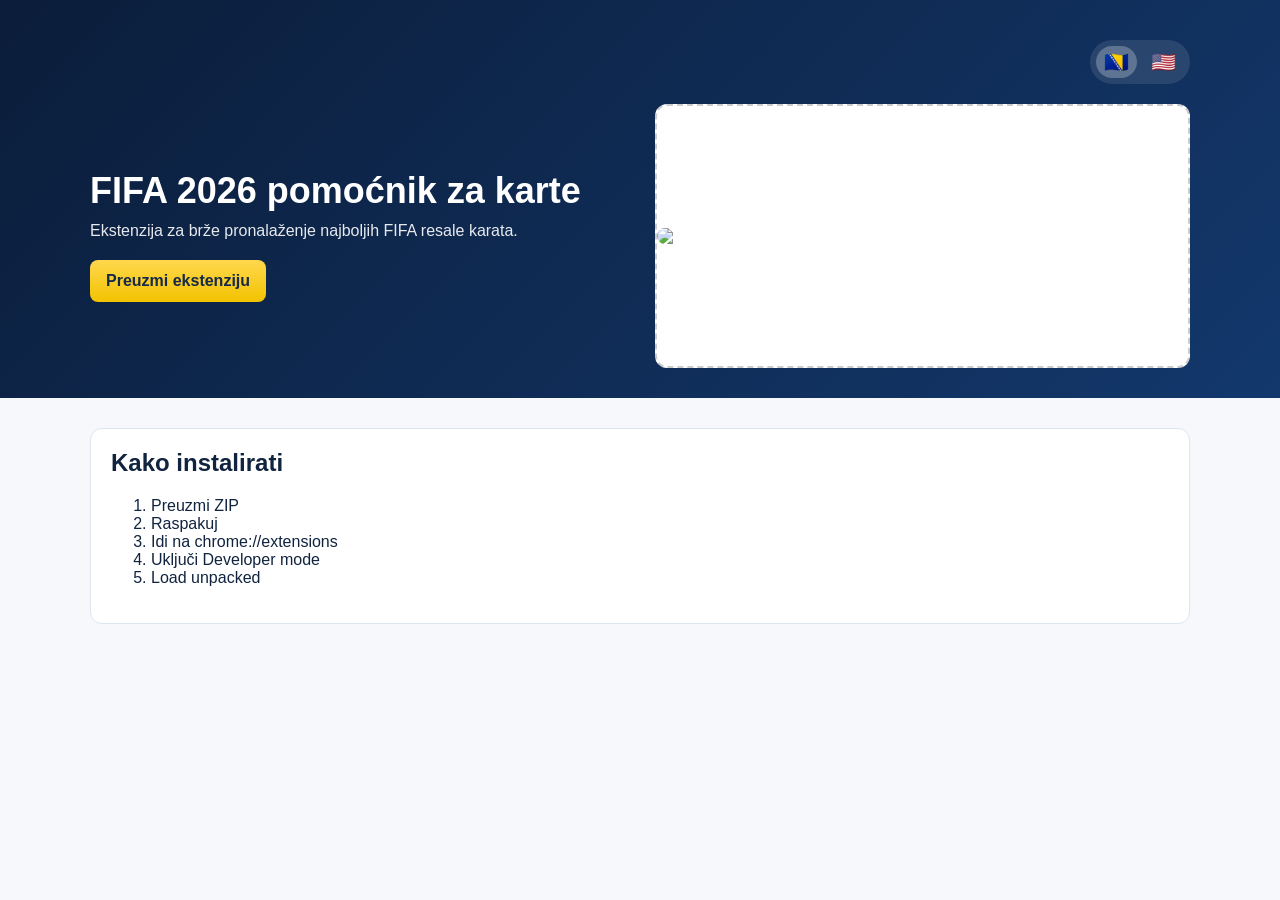
==== commit ca60fb64: "Update index.html" ====
--- a/index.html
+++ b/index.html
@@ -173,8 +173,7 @@
 
       <!-- SCREENSHOT PLACEHOLDER -->
       <div class="screenshot">
-        <span data-lang="bs">📸 Ovdje dodaj screenshot popup-a</span>
-        <span data-lang="en">📸 Add popup screenshot here</span>
+            <img src="viewimage.png" style="width:100%;border-radius:12px;" />
       </div>
 
     </div>
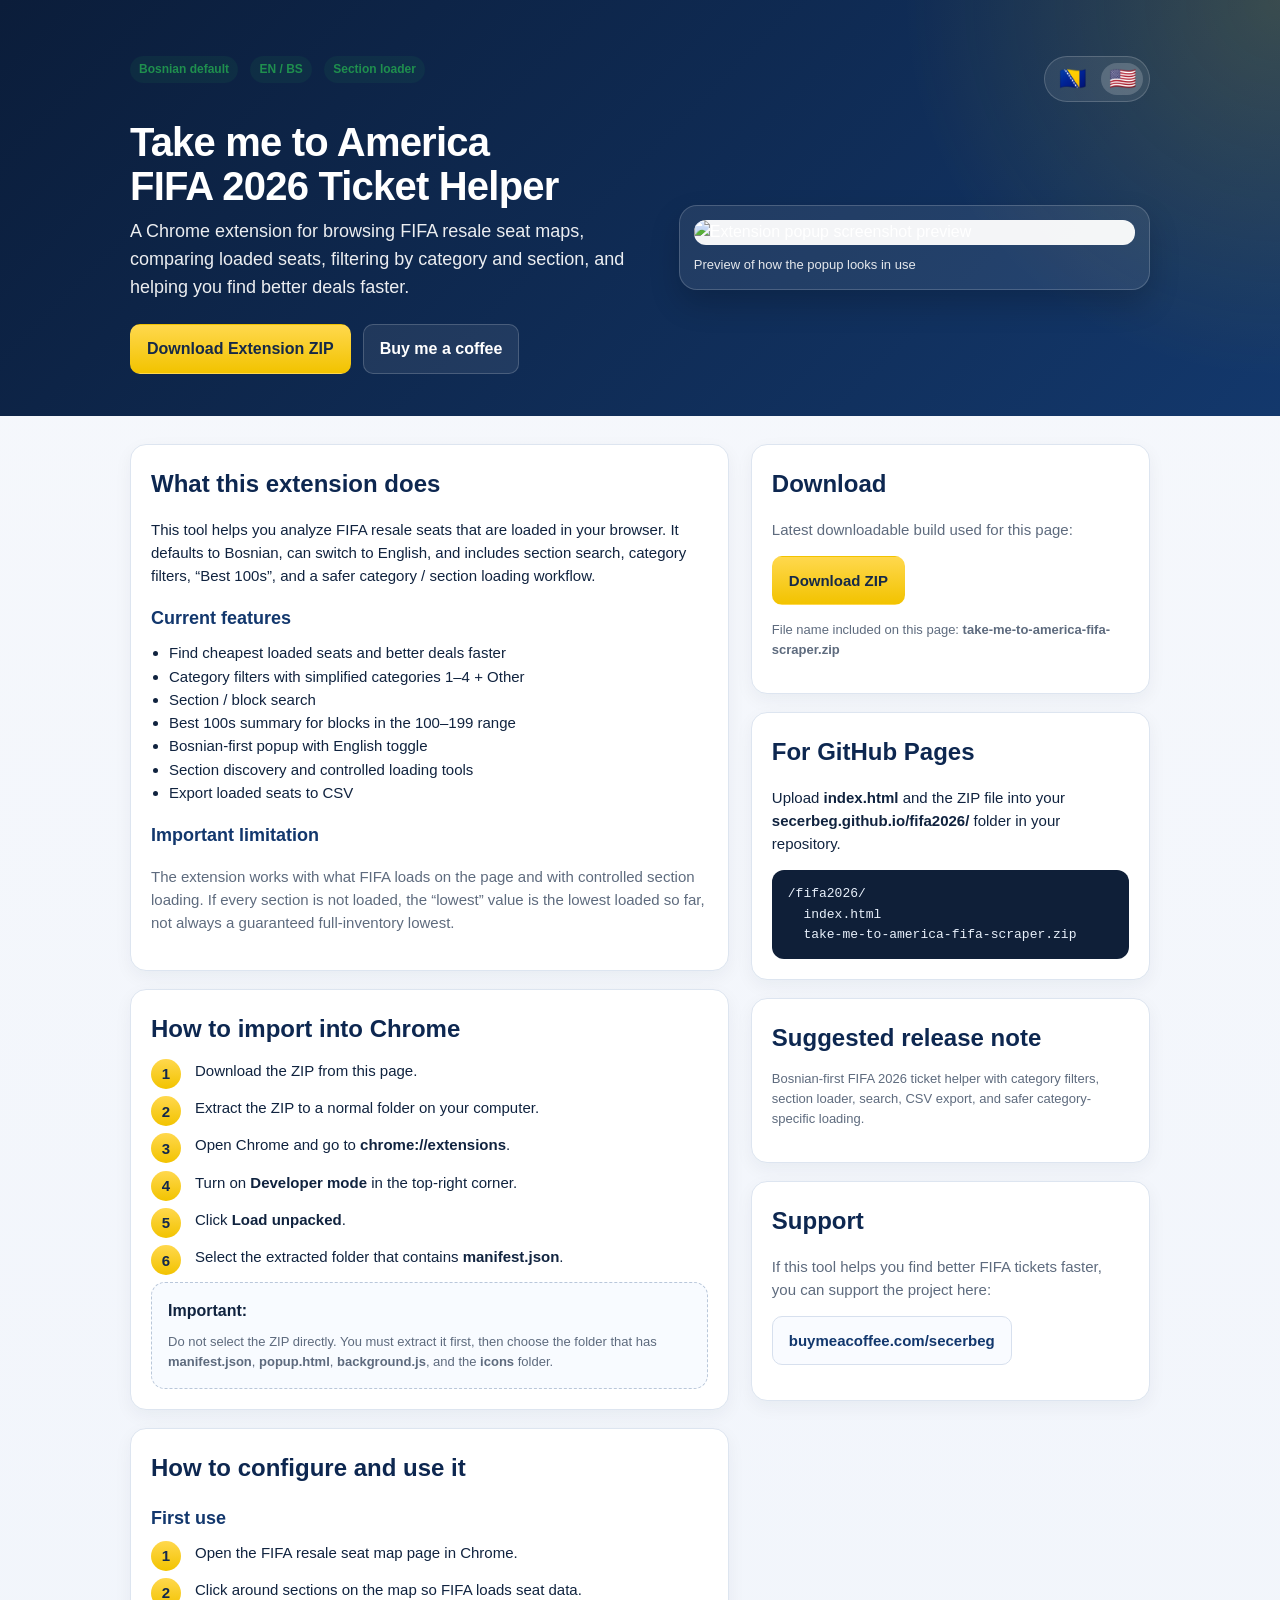
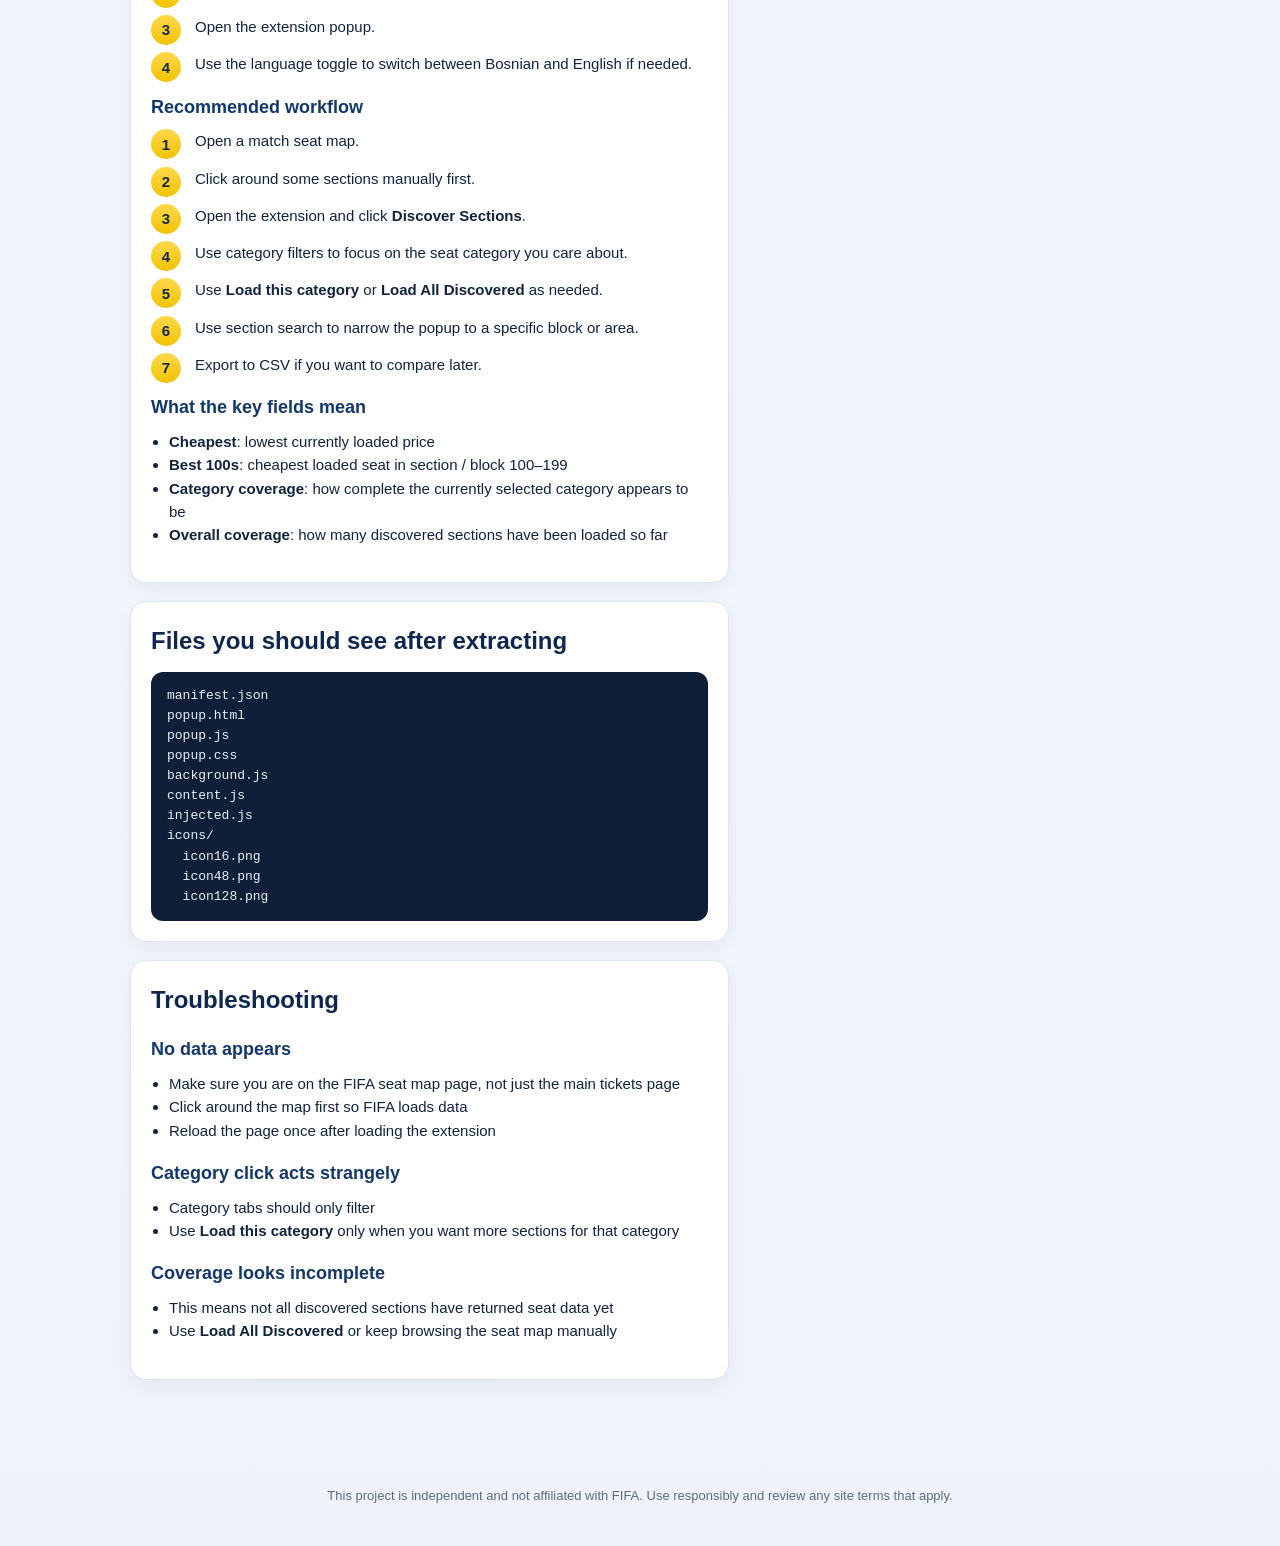
==== commit 2a8b15cd: "Add files via upload" ====
--- a/index.html
+++ b/index.html
@@ -4,232 +4,350 @@
   <meta charset="UTF-8" />
   <meta name="viewport" content="width=device-width, initial-scale=1.0" />
   <title>Take me to America – FIFA 2026 Ticket Helper</title>
-
   <style>
-    :root {
-      --bg:#0b1d3a;
-      --bg2:#13386c;
-      --gold:#f2c300;
-      --gold2:#ffd84d;
-      --text:#10233f;
-      --muted:#5e6b7e;
-      --card:#fff;
-      --line:#dde5f0;
-    }
-
-    body {
-      margin:0;
-      font-family:Arial, Helvetica, sans-serif;
-      background:#f6f8fc;
-      color:var(--text);
-    }
-
-    .hero {
-      background:linear-gradient(135deg,var(--bg),var(--bg2));
-      color:white;
-      padding:40px 20px 30px;
-    }
-
-    .wrap {
-      max-width:1100px;
-      margin:0 auto;
-    }
-
-    .topbar {
-      display:flex;
-      justify-content:space-between;
-      align-items:center;
-      margin-bottom:20px;
-    }
-
-    .flag-toggle {
-      display:flex;
-      gap:6px;
-      background:rgba(255,255,255,0.1);
-      border-radius:999px;
-      padding:6px;
-    }
-
-    .flag-btn {
-      border:none;
-      background:transparent;
-      font-size:20px;
-      cursor:pointer;
-      padding:4px 8px;
-      border-radius:999px;
-    }
-
-    .flag-btn.active {
-      background:rgba(255,255,255,0.25);
-    }
-
-    .hero-grid {
-      display:grid;
-      grid-template-columns:1fr 1fr;
-      gap:30px;
-      align-items:center;
-    }
-
-    .hero h1 {
-      margin:0 0 10px;
-      font-size:36px;
-    }
-
-    .hero p {
-      margin:0 0 20px;
-      color:rgba(255,255,255,0.9);
-    }
-
-    .btn {
-      display:inline-block;
-      padding:12px 16px;
-      border-radius:8px;
-      font-weight:bold;
-      text-decoration:none;
-    }
-
-    .btn-primary {
-      background:linear-gradient(var(--gold2), var(--gold));
-      color:#162947;
-    }
-
-    /* Screenshot placeholder */
-    .screenshot {
-      background:white;
-      border-radius:12px;
-      height:260px;
-      display:flex;
-      align-items:center;
-      justify-content:center;
-      color:#777;
-      font-size:14px;
-      border:2px dashed #ccc;
-    }
-
-    .main {
-      padding:30px 20px;
-    }
-
-    .card {
-      background:white;
-      border-radius:12px;
-      padding:20px;
-      margin-bottom:20px;
-      border:1px solid var(--line);
-    }
-
-    h2 {
-      margin-top:0;
-    }
-
+    :root { --bg:#0b1d3a; --bg2:#13386c; --gold:#f2c300; --gold2:#ffd84d; --text:#10233f; --muted:#5e6b7e; --card:#fff; --line:#dde5f0; --soft:#f6f8fc; --green:#1f8f4e; }
+    * { box-sizing:border-box; }
+    body { margin:0; font-family:Arial,Helvetica,sans-serif; color:var(--text); background:linear-gradient(180deg,var(--soft),#eef3fb); line-height:1.55; }
+    .hero { background:radial-gradient(circle at top right, rgba(242,195,0,0.18), transparent 28%), linear-gradient(135deg,var(--bg),var(--bg2)); color:white; padding:56px 20px 42px; }
+    .wrap { max-width:1020px; margin:0 auto; }
+    .hero h1 { margin:0 0 10px; font-size:40px; line-height:1.1; letter-spacing:-0.02em; }
+    .hero p { margin:0; max-width:760px; color:rgba(255,255,255,0.92); font-size:18px; }
+    .topbar { display:flex; justify-content:space-between; align-items:flex-start; gap:16px; }
+    .cta-row { display:flex; flex-wrap:wrap; gap:12px; margin-top:22px; }
+    .btn { display:inline-block; text-decoration:none; border-radius:10px; padding:12px 16px; font-weight:700; border:1px solid transparent; }
+    .btn-primary { background:linear-gradient(180deg,var(--gold2),var(--gold)); color:#162947; }
+    .btn-secondary { background:rgba(255,255,255,0.08); color:white; border-color:rgba(255,255,255,0.18); }
+    .lang-toggle { display:inline-flex; gap:8px; background:rgba(255,255,255,0.08); border:1px solid rgba(255,255,255,0.18); border-radius:999px; padding:6px; }
+    .flag-btn { width:42px; height:32px; display:grid; place-items:center; border:0; border-radius:999px; cursor:pointer; background:transparent; color:white; font-size:22px; }
+    .flag-btn.active { background:rgba(255,255,255,0.18); }
+    .main { padding:28px 20px 60px; }
+    .grid { display:grid; grid-template-columns:1.2fr 0.8fr; gap:22px; align-items:start; }
+    .card { background:var(--card); border:1px solid var(--line); border-radius:16px; padding:20px; box-shadow:0 6px 18px rgba(16,35,63,0.05); margin-bottom:18px; }
+    h2 { font-size:24px; margin:0 0 12px; color:#0d2750; }
+    h3 { font-size:18px; margin:18px 0 8px; color:#12376d; }
+    p, li { font-size:15px; }
+    .muted { color:var(--muted); }
+    .steps { counter-reset:step; padding:0; margin:0; list-style:none; }
+    .steps li { counter-increment:step; position:relative; padding:0 0 0 44px; margin:0 0 14px; }
+    .steps li::before { content:counter(step); position:absolute; left:0; top:0; width:30px; height:30px; border-radius:999px; background:linear-gradient(180deg,var(--gold2),var(--gold)); color:#13294c; font-weight:700; display:grid; place-items:center; }
+    .code { background:#0f1f38; color:#e8f0fb; border-radius:12px; padding:14px 16px; overflow-x:auto; font-family:Consolas,Monaco,monospace; font-size:13px; white-space:pre-wrap; }
+    .pill { display:inline-block; padding:4px 9px; border-radius:999px; background:rgba(31,143,78,0.10); color:var(--green); font-size:12px; font-weight:700; margin-right:8px; margin-bottom:8px; }
+    ul.clean { padding-left:18px; margin-top:8px; }
+    .download-box { border:1px dashed #b9c7da; background:#f8fbff; border-radius:14px; padding:16px; }
+    .small { font-size:13px; }
+    footer { padding:28px 20px 40px; color:var(--muted); font-size:13px; text-align:center; }
     [data-lang] { display:none; }
-    html.lang-bs [data-lang="bs"] { display:block; }
-    html.lang-en [data-lang="en"] { display:block; }
-
-    @media(max-width:800px){
+    html.lang-bs [data-lang="bs"] { display:initial; }
+    html.lang-en [data-lang="en"] { display:initial; }
+    html.lang-bs .list-bs, html.lang-en .list-en { display:block; }
+    html.lang-bs .list-en, html.lang-en .list-bs { display:none; }
+    @media (max-width:860px) { .grid { grid-template-columns:1fr; } .hero h1 { font-size:32px; } .hero p { font-size:16px; } .topbar { flex-direction:column; } }
+  
+    .hero-grid { display:grid; grid-template-columns:1.05fr 0.95fr; gap:28px; align-items:center; margin-top:18px; }
+    .hero-copy { max-width: 620px; }
+    .hero-shot {
+      background: rgba(255,255,255,0.08);
+      border: 1px solid rgba(255,255,255,0.18);
+      border-radius: 18px;
+      padding: 14px;
+      box-shadow: 0 14px 30px rgba(0,0,0,0.18);
+    }
+    .hero-shot img {
+      width: 100%;
+      display: block;
+      border-radius: 12px;
+      background: rgba(255,255,255,0.95);
+    }
+    .hero-shot-caption {
+      margin-top: 10px;
+      font-size: 13px;
+      color: rgba(255,255,255,0.88);
+    }
+    @media (max-width: 860px) {
       .hero-grid { grid-template-columns:1fr; }
     }
-  </style>
+
+</style>
 </head>
-
 <body>
-
-<!-- HERO -->
-<section class="hero">
-  <div class="wrap">
-
-    <div class="topbar">
-      <div></div>
-
-      <div class="flag-toggle">
-        <button class="flag-btn" id="bsBtn">🇧🇦</button>
-        <button class="flag-btn" id="enBtn">🇺🇸</button>
+  <section class="hero">
+    <div class="wrap">
+      <div class="topbar">
+        <div>
+          <div class="pill"><span data-lang="bs">Bosanski zadani jezik</span><span data-lang="en">Bosnian default</span></div>
+          <div class="pill">EN / BS</div>
+          <div class="pill"><span data-lang="bs">Učitavanje sektora</span><span data-lang="en">Section loader</span></div>
+        </div>
+        <div class="lang-toggle" aria-label="Language toggle">
+          <button class="flag-btn" id="bsBtn" title="Bosanski" aria-label="Bosanski">🇧🇦</button>
+          <button class="flag-btn" id="enBtn" title="English" aria-label="English">🇺🇸</button>
+        </div>
+      </div>
+      
+      <div class="hero-grid">
+        <div class="hero-copy">
+          <h1>
+            <span data-lang="bs">Take me to America<br>FIFA 2026 pomoćnik za karte</span>
+            <span data-lang="en">Take me to America<br>FIFA 2026 Ticket Helper</span>
+          </h1>
+          <p>
+            <span data-lang="bs">Chrome ekstenzija za pregled FIFA resale mape sjedišta, poređenje učitanih sjedišta, filtriranje po kategoriji i sektoru, i brže pronalaženje boljih ponuda.</span>
+            <span data-lang="en">A Chrome extension for browsing FIFA resale seat maps, comparing loaded seats, filtering by category and section, and helping you find better deals faster.</span>
+          </p>
+          <div class="cta-row">
+            <a class="btn btn-primary" href="./take-me-to-america-fifa-scraper.zip">
+              <span data-lang="bs">Preuzmi ZIP ekstenzije</span>
+              <span data-lang="en">Download Extension ZIP</span>
+            </a>
+            <a class="btn btn-secondary" href="https://buymeacoffee.com/secerbeg" target="_blank" rel="noopener noreferrer">
+              <span data-lang="bs">Kupi mi kafu</span>
+              <span data-lang="en">Buy me a coffee</span>
+            </a>
+          </div>
+        </div>
+
+        <div class="hero-shot">
+          <img src="./viewimage.png" alt="Extension popup screenshot preview" />
+          <div class="hero-shot-caption">
+            <span data-lang="bs">Pregled kako popup izgleda u radu</span>
+            <span data-lang="en">Preview of how the popup looks in use</span>
+          </div>
+        </div>
       </div>
     </div>
-
-    <div class="hero-grid">
-
-      <!-- TEXT -->
+  </section>
+
+  <main class="main">
+    <div class="wrap grid">
       <div>
-        <h1>
-          <span data-lang="bs">FIFA 2026 pomoćnik za karte</span>
-          <span data-lang="en">FIFA 2026 Ticket Helper</span>
-        </h1>
-
-        <p>
-          <span data-lang="bs">
-            Ekstenzija za brže pronalaženje najboljih FIFA resale karata.
-          </span>
-          <span data-lang="en">
-            Extension to quickly find the best FIFA resale tickets.
-          </span>
-        </p>
-
-        <a class="btn btn-primary" href="./take-me-to-america-fifa-scraper.zip">
-          <span data-lang="bs">Preuzmi ekstenziju</span>
-          <span data-lang="en">Download extension</span>
-        </a>
+        <section class="card">
+          <h2><span data-lang="bs">Šta ova ekstenzija radi</span><span data-lang="en">What this extension does</span></h2>
+          <p>
+            <span data-lang="bs">Ovaj alat pomaže da analiziraš FIFA resale sjedišta koja su učitana u tvom browseru. Podrazumijevano koristi bosanski, može se prebaciti na engleski, i uključuje pretragu sektora, filtere po kategoriji, “Best 100s” i sigurniji workflow za učitavanje kategorija i sektora.</span>
+            <span data-lang="en">This tool helps you analyze FIFA resale seats that are loaded in your browser. It defaults to Bosnian, can switch to English, and includes section search, category filters, “Best 100s”, and a safer category / section loading workflow.</span>
+          </p>
+          <h3><span data-lang="bs">Trenutne funkcije</span><span data-lang="en">Current features</span></h3>
+          <ul class="clean list-bs">
+            <li>Brže pronalaženje najjeftinijih učitanih sjedišta i boljih ponuda</li>
+            <li>Filteri po kategorijama sa pojednostavljenim kategorijama 1–4 + Ostalo</li>
+            <li>Pretraga sektora / bloka</li>
+            <li>Best 100s pregled za blokove u rasponu 100–199</li>
+            <li>Popup prvo na bosanskom uz EN preklop</li>
+            <li>Otkrivanje sektora i kontrolisano učitavanje</li>
+            <li>Izvoz učitanih sjedišta u CSV</li>
+          </ul>
+          <ul class="clean list-en">
+            <li>Find cheapest loaded seats and better deals faster</li>
+            <li>Category filters with simplified categories 1–4 + Other</li>
+            <li>Section / block search</li>
+            <li>Best 100s summary for blocks in the 100–199 range</li>
+            <li>Bosnian-first popup with English toggle</li>
+            <li>Section discovery and controlled loading tools</li>
+            <li>Export loaded seats to CSV</li>
+          </ul>
+          <h3><span data-lang="bs">Važno ograničenje</span><span data-lang="en">Important limitation</span></h3>
+          <p class="muted">
+            <span data-lang="bs">Ekstenzija radi sa onim što FIFA učita na stranici i sa kontrolisanim učitavanjem sektora. Ako svi sektori nisu učitani, “lowest” je najniža trenutno učitana cijena, a ne uvijek garantovano najniža iz cijelog inventara.</span>
+            <span data-lang="en">The extension works with what FIFA loads on the page and with controlled section loading. If every section is not loaded, the “lowest” value is the lowest loaded so far, not always a guaranteed full-inventory lowest.</span>
+          </p>
+        </section>
+
+        <section class="card" id="install">
+          <h2><span data-lang="bs">Kako uvesti ekstenziju u Chrome</span><span data-lang="en">How to import into Chrome</span></h2>
+          <ol class="steps list-bs">
+            <li>Preuzmi ZIP sa ove stranice.</li>
+            <li>Raspakuj ZIP u običan folder na računaru.</li>
+            <li>Otvori Chrome i idi na <strong>chrome://extensions</strong>.</li>
+            <li>Uključi <strong>Developer mode</strong> gore desno.</li>
+            <li>Klikni <strong>Load unpacked</strong>.</li>
+            <li>Izaberi raspakovani folder koji sadrži <strong>manifest.json</strong>.</li>
+          </ol>
+          <ol class="steps list-en">
+            <li>Download the ZIP from this page.</li>
+            <li>Extract the ZIP to a normal folder on your computer.</li>
+            <li>Open Chrome and go to <strong>chrome://extensions</strong>.</li>
+            <li>Turn on <strong>Developer mode</strong> in the top-right corner.</li>
+            <li>Click <strong>Load unpacked</strong>.</li>
+            <li>Select the extracted folder that contains <strong>manifest.json</strong>.</li>
+          </ol>
+          <div class="download-box">
+            <strong><span data-lang="bs">Važno:</span><span data-lang="en">Important:</span></strong>
+            <p class="small muted" style="margin:8px 0 0;">
+              <span data-lang="bs">Nemoj birati ZIP direktno. Prvo ga raspakuj, pa izaberi folder koji sadrži <strong>manifest.json</strong>, <strong>popup.html</strong>, <strong>background.js</strong> i <strong>icons</strong> folder.</span>
+              <span data-lang="en">Do not select the ZIP directly. You must extract it first, then choose the folder that has <strong>manifest.json</strong>, <strong>popup.html</strong>, <strong>background.js</strong>, and the <strong>icons</strong> folder.</span>
+            </p>
+          </div>
+        </section>
+
+        <section class="card" id="configure">
+          <h2><span data-lang="bs">Kako podesiti i koristiti</span><span data-lang="en">How to configure and use it</span></h2>
+          <h3><span data-lang="bs">Prvo korištenje</span><span data-lang="en">First use</span></h3>
+          <ol class="steps list-bs">
+            <li>Otvori FIFA resale mapu sjedišta u Chrome-u.</li>
+            <li>Klikaj po sektorima na mapi da FIFA učita podatke o sjedištima.</li>
+            <li>Otvori popup ekstenzije.</li>
+            <li>Po potrebi prebaci jezik između bosanskog i engleskog.</li>
+          </ol>
+          <ol class="steps list-en">
+            <li>Open the FIFA resale seat map page in Chrome.</li>
+            <li>Click around sections on the map so FIFA loads seat data.</li>
+            <li>Open the extension popup.</li>
+            <li>Use the language toggle to switch between Bosnian and English if needed.</li>
+          </ol>
+          <h3><span data-lang="bs">Preporučeni workflow</span><span data-lang="en">Recommended workflow</span></h3>
+          <ol class="steps list-bs">
+            <li>Otvori mapu sjedišta za utakmicu.</li>
+            <li>Prvo ručno klikaj nekoliko sektora.</li>
+            <li>Otvori ekstenziju i klikni <strong>Discover Sections</strong>.</li>
+            <li>Koristi filtere po kategoriji da se fokusiraš na željenu kategoriju.</li>
+            <li>Koristi <strong>Load this category</strong> ili <strong>Load All Discovered</strong> po potrebi.</li>
+            <li>Koristi pretragu sektora da suziš popup na određeni blok ili zonu.</li>
+            <li>Izvezi u CSV ako želiš poslije porediti.</li>
+          </ol>
+          <ol class="steps list-en">
+            <li>Open a match seat map.</li>
+            <li>Click around some sections manually first.</li>
+            <li>Open the extension and click <strong>Discover Sections</strong>.</li>
+            <li>Use category filters to focus on the seat category you care about.</li>
+            <li>Use <strong>Load this category</strong> or <strong>Load All Discovered</strong> as needed.</li>
+            <li>Use section search to narrow the popup to a specific block or area.</li>
+            <li>Export to CSV if you want to compare later.</li>
+          </ol>
+          <h3><span data-lang="bs">Šta znače glavna polja</span><span data-lang="en">What the key fields mean</span></h3>
+          <ul class="clean list-bs">
+            <li><strong>Cheapest</strong>: najniža trenutno učitana cijena</li>
+            <li><strong>Best 100s</strong>: najjeftinije učitano sjedište u sektoru / bloku 100–199</li>
+            <li><strong>Category coverage</strong>: koliko je kompletna trenutno izabrana kategorija</li>
+            <li><strong>Overall coverage</strong>: koliko je otkrivenih sektora do sada učitano</li>
+          </ul>
+          <ul class="clean list-en">
+            <li><strong>Cheapest</strong>: lowest currently loaded price</li>
+            <li><strong>Best 100s</strong>: cheapest loaded seat in section / block 100–199</li>
+            <li><strong>Category coverage</strong>: how complete the currently selected category appears to be</li>
+            <li><strong>Overall coverage</strong>: how many discovered sections have been loaded so far</li>
+          </ul>
+        </section>
+
+        <section class="card">
+          <h2><span data-lang="bs">Fajlovi koje trebaš vidjeti nakon raspakivanja</span><span data-lang="en">Files you should see after extracting</span></h2>
+          <div class="code">manifest.json
+popup.html
+popup.js
+popup.css
+background.js
+content.js
+injected.js
+icons/
+  icon16.png
+  icon48.png
+  icon128.png</div>
+        </section>
+
+        <section class="card">
+          <h2><span data-lang="bs">Rješavanje problema</span><span data-lang="en">Troubleshooting</span></h2>
+          <h3><span data-lang="bs">Nema podataka</span><span data-lang="en">No data appears</span></h3>
+          <ul class="clean list-bs">
+            <li>Provjeri da li si na FIFA seat map stranici, a ne samo na glavnoj tickets stranici</li>
+            <li>Prvo klikaj po mapi da FIFA učita podatke</li>
+            <li>Osvježi stranicu jednom nakon učitavanja ekstenzije</li>
+          </ul>
+          <ul class="clean list-en">
+            <li>Make sure you are on the FIFA seat map page, not just the main tickets page</li>
+            <li>Click around the map first so FIFA loads data</li>
+            <li>Reload the page once after loading the extension</li>
+          </ul>
+          <h3><span data-lang="bs">Klik na kategoriju se čudno ponaša</span><span data-lang="en">Category click acts strangely</span></h3>
+          <ul class="clean list-bs">
+            <li>Klik na kategoriju treba samo filtrirati</li>
+            <li>Koristi <strong>Load this category</strong> samo kad želiš učitati više sektora za tu kategoriju</li>
+          </ul>
+          <ul class="clean list-en">
+            <li>Category tabs should only filter</li>
+            <li>Use <strong>Load this category</strong> only when you want more sections for that category</li>
+          </ul>
+          <h3><span data-lang="bs">Pokrivenost izgleda nepotpuna</span><span data-lang="en">Coverage looks incomplete</span></h3>
+          <ul class="clean list-bs">
+            <li>To znači da svi otkriveni sektori još nisu vratili seat podatke</li>
+            <li>Koristi <strong>Load All Discovered</strong> ili nastavi ručno pregledati mapu</li>
+          </ul>
+          <ul class="clean list-en">
+            <li>This means not all discovered sections have returned seat data yet</li>
+            <li>Use <strong>Load All Discovered</strong> or keep browsing the seat map manually</li>
+          </ul>
+        </section>
       </div>
 
-      <!-- SCREENSHOT PLACEHOLDER -->
-      <div class="screenshot">
-            <img src="viewimage.png" style="width:100%;border-radius:12px;" />
-      </div>
-
+      <aside>
+        <section class="card">
+          <h2><span data-lang="bs">Preuzimanje</span><span data-lang="en">Download</span></h2>
+          <p class="muted">
+            <span data-lang="bs">Najnoviji build koji se koristi na ovoj stranici:</span>
+            <span data-lang="en">Latest downloadable build used for this page:</span>
+          </p>
+          <p><a class="btn btn-primary" href="./take-me-to-america-fifa-scraper.zip"><span data-lang="bs">Preuzmi ZIP</span><span data-lang="en">Download ZIP</span></a></p>
+          <p class="small muted">
+            <span data-lang="bs">Naziv fajla na ovoj stranici:</span>
+            <span data-lang="en">File name included on this page:</span>
+            <strong>take-me-to-america-fifa-scraper.zip</strong>
+          </p>
+        </section>
+
+        <section class="card">
+          <h2><span data-lang="bs">Za GitHub Pages</span><span data-lang="en">For GitHub Pages</span></h2>
+          <p>
+            <span data-lang="bs">Uploaduj <strong>index.html</strong> i ZIP fajl u svoj <strong>secerbeg.github.io/fifa2026/</strong> folder u repozitoriju.</span>
+            <span data-lang="en">Upload <strong>index.html</strong> and the ZIP file into your <strong>secerbeg.github.io/fifa2026/</strong> folder in your repository.</span>
+          </p>
+          <div class="code">/fifa2026/
+  index.html
+  take-me-to-america-fifa-scraper.zip</div>
+        </section>
+
+        <section class="card">
+          <h2><span data-lang="bs">Predložena release napomena</span><span data-lang="en">Suggested release note</span></h2>
+          <p class="small muted">
+            <span data-lang="bs">Bosnian-first FIFA 2026 ticket helper sa filterima po kategoriji, section loader-om, pretragom, CSV izvozom i sigurnijim učitavanjem po kategoriji.</span>
+            <span data-lang="en">Bosnian-first FIFA 2026 ticket helper with category filters, section loader, search, CSV export, and safer category-specific loading.</span>
+          </p>
+        </section>
+
+        <section class="card">
+          <h2><span data-lang="bs">Podrška</span><span data-lang="en">Support</span></h2>
+          <p class="muted">
+            <span data-lang="bs">Ako ti ovaj alat pomaže da brže nađeš bolje FIFA karte, možeš podržati projekat ovdje:</span>
+            <span data-lang="en">If this tool helps you find better FIFA tickets faster, you can support the project here:</span>
+          </p>
+          <p><a class="btn btn-secondary" style="color:#12376d;border-color:#d7e0ee;background:#f9fbff;" href="https://buymeacoffee.com/secerbeg" target="_blank" rel="noopener noreferrer">buymeacoffee.com/secerbeg</a></p>
+        </section>
+      </aside>
     </div>
-
-  </div>
-</section>
-
-<!-- MAIN -->
-<div class="main">
-  <div class="wrap">
-
-    <div class="card">
-      <h2>
-        <span data-lang="bs">Kako instalirati</span>
-        <span data-lang="en">How to install</span>
-      </h2>
-
-      <ol data-lang="bs">
-        <li>Preuzmi ZIP</li>
-        <li>Raspakuj</li>
-        <li>Idi na chrome://extensions</li>
-        <li>Uključi Developer mode</li>
-        <li>Load unpacked</li>
-      </ol>
-
-      <ol data-lang="en">
-        <li>Download ZIP</li>
-        <li>Extract it</li>
-        <li>Go to chrome://extensions</li>
-        <li>Enable Developer mode</li>
-        <li>Load unpacked</li>
-      </ol>
-    </div>
-
-  </div>
-</div>
-
-<script>
-const STORAGE_KEY = "lang";
-
-function setLang(lang){
-  document.documentElement.classList.remove("lang-bs","lang-en");
-  document.documentElement.classList.add(lang === "en" ? "lang-en" : "lang-bs");
-
-  document.getElementById("bsBtn").classList.toggle("active", lang==="bs");
-  document.getElementById("enBtn").classList.toggle("active", lang==="en");
-
-  localStorage.setItem(STORAGE_KEY, lang);
-}
-
-document.getElementById("bsBtn").onclick = ()=>setLang("bs");
-document.getElementById("enBtn").onclick = ()=>setLang("en");
-
-// default Bosnian
-setLang(localStorage.getItem(STORAGE_KEY) || "bs");
-</script>
-
+  </main>
+
+  <footer>
+    <span data-lang="bs">Ovaj projekat je nezavisan i nije povezan sa FIFA-om. Koristi odgovorno i provjeri sva pravila stranice koja se primjenjuju.</span>
+    <span data-lang="en">This project is independent and not affiliated with FIFA. Use responsibly and review any site terms that apply.</span>
+  </footer>
+
+  <script>
+    const STORAGE_KEY = "fifa2026-site-lang";
+    function applyLang(lang) {
+      document.documentElement.classList.remove("lang-bs", "lang-en");
+      document.documentElement.classList.add(lang === "en" ? "lang-en" : "lang-bs");
+      document.documentElement.lang = lang === "en" ? "en" : "bs";
+      document.getElementById("bsBtn").classList.toggle("active", lang !== "en");
+      document.getElementById("enBtn").classList.toggle("active", lang === "en");
+      localStorage.setItem(STORAGE_KEY, lang);
+    }
+    function detectInitialLang() {
+      const saved = localStorage.getItem(STORAGE_KEY);
+      if (saved === "en" || saved === "bs") return saved;
+      const browserLang = (navigator.language || "").toLowerCase();
+      if (browserLang.startsWith("en")) return "en";
+      return "bs";
+    }
+    document.getElementById("bsBtn").addEventListener("click", () => applyLang("bs"));
+    document.getElementById("enBtn").addEventListener("click", () => applyLang("en"));
+    applyLang(detectInitialLang());
+  </script>
 </body>
 </html>
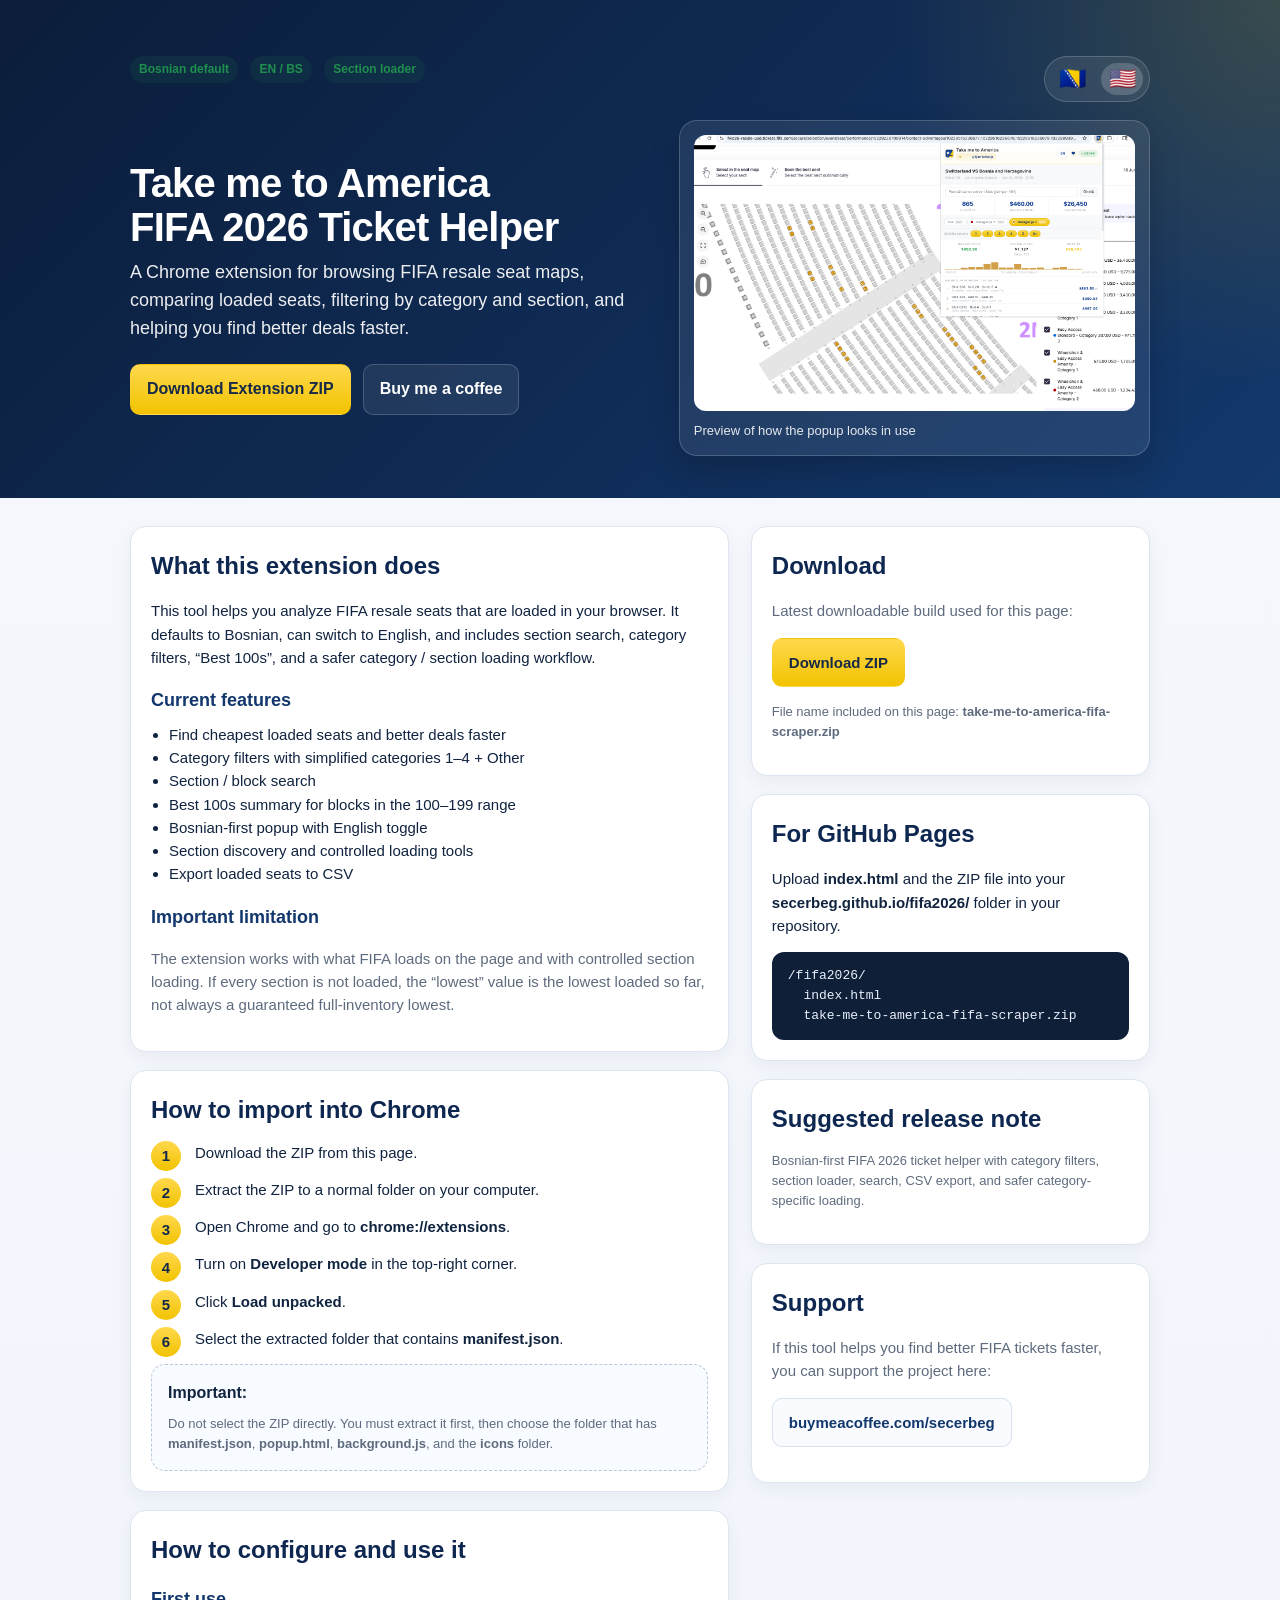
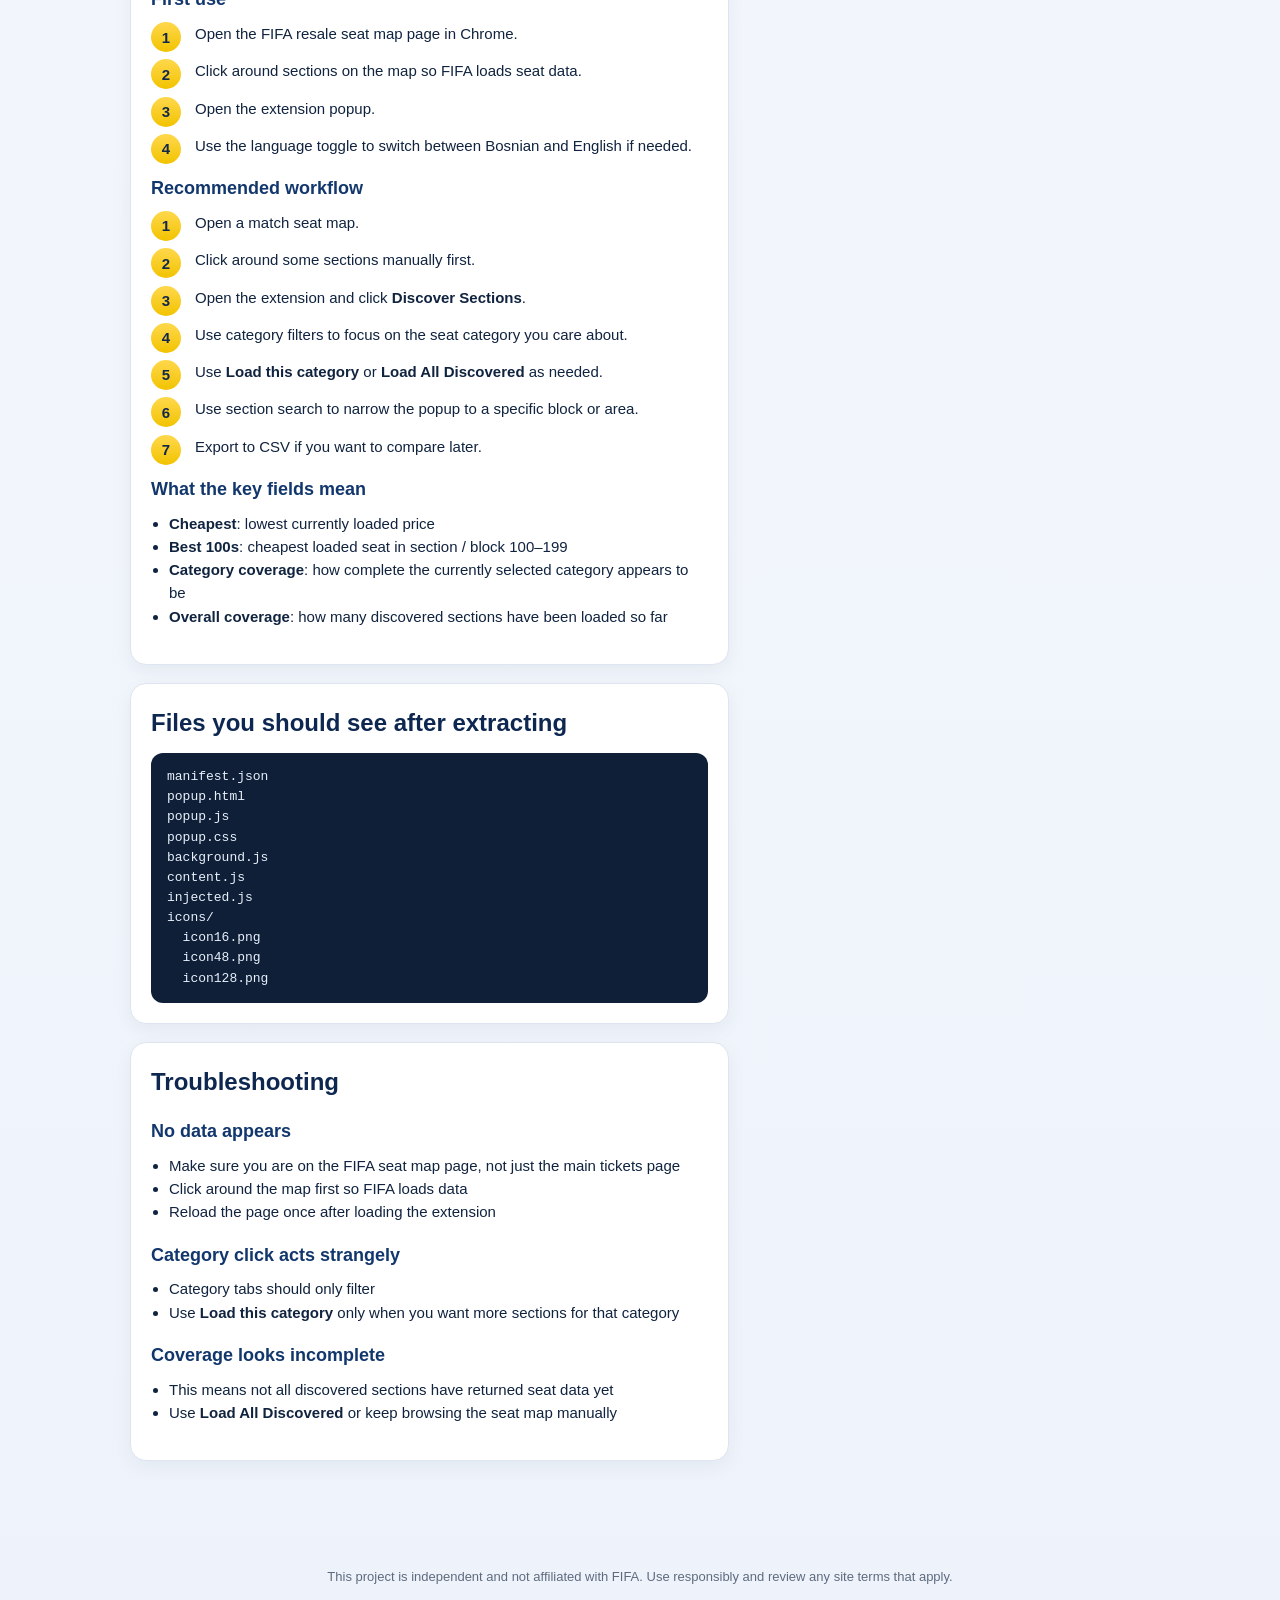
==== commit a8f4f620: "Update index.html" ====
--- a/index.html
+++ b/index.html
@@ -107,7 +107,7 @@
         </div>
 
         <div class="hero-shot">
-          <img src="./viewimage.png" alt="Extension popup screenshot preview" />
+          <img src="./viewImage.png" alt="Extension popup screenshot preview" />
           <div class="hero-shot-caption">
             <span data-lang="bs">Pregled kako popup izgleda u radu</span>
             <span data-lang="en">Preview of how the popup looks in use</span>
